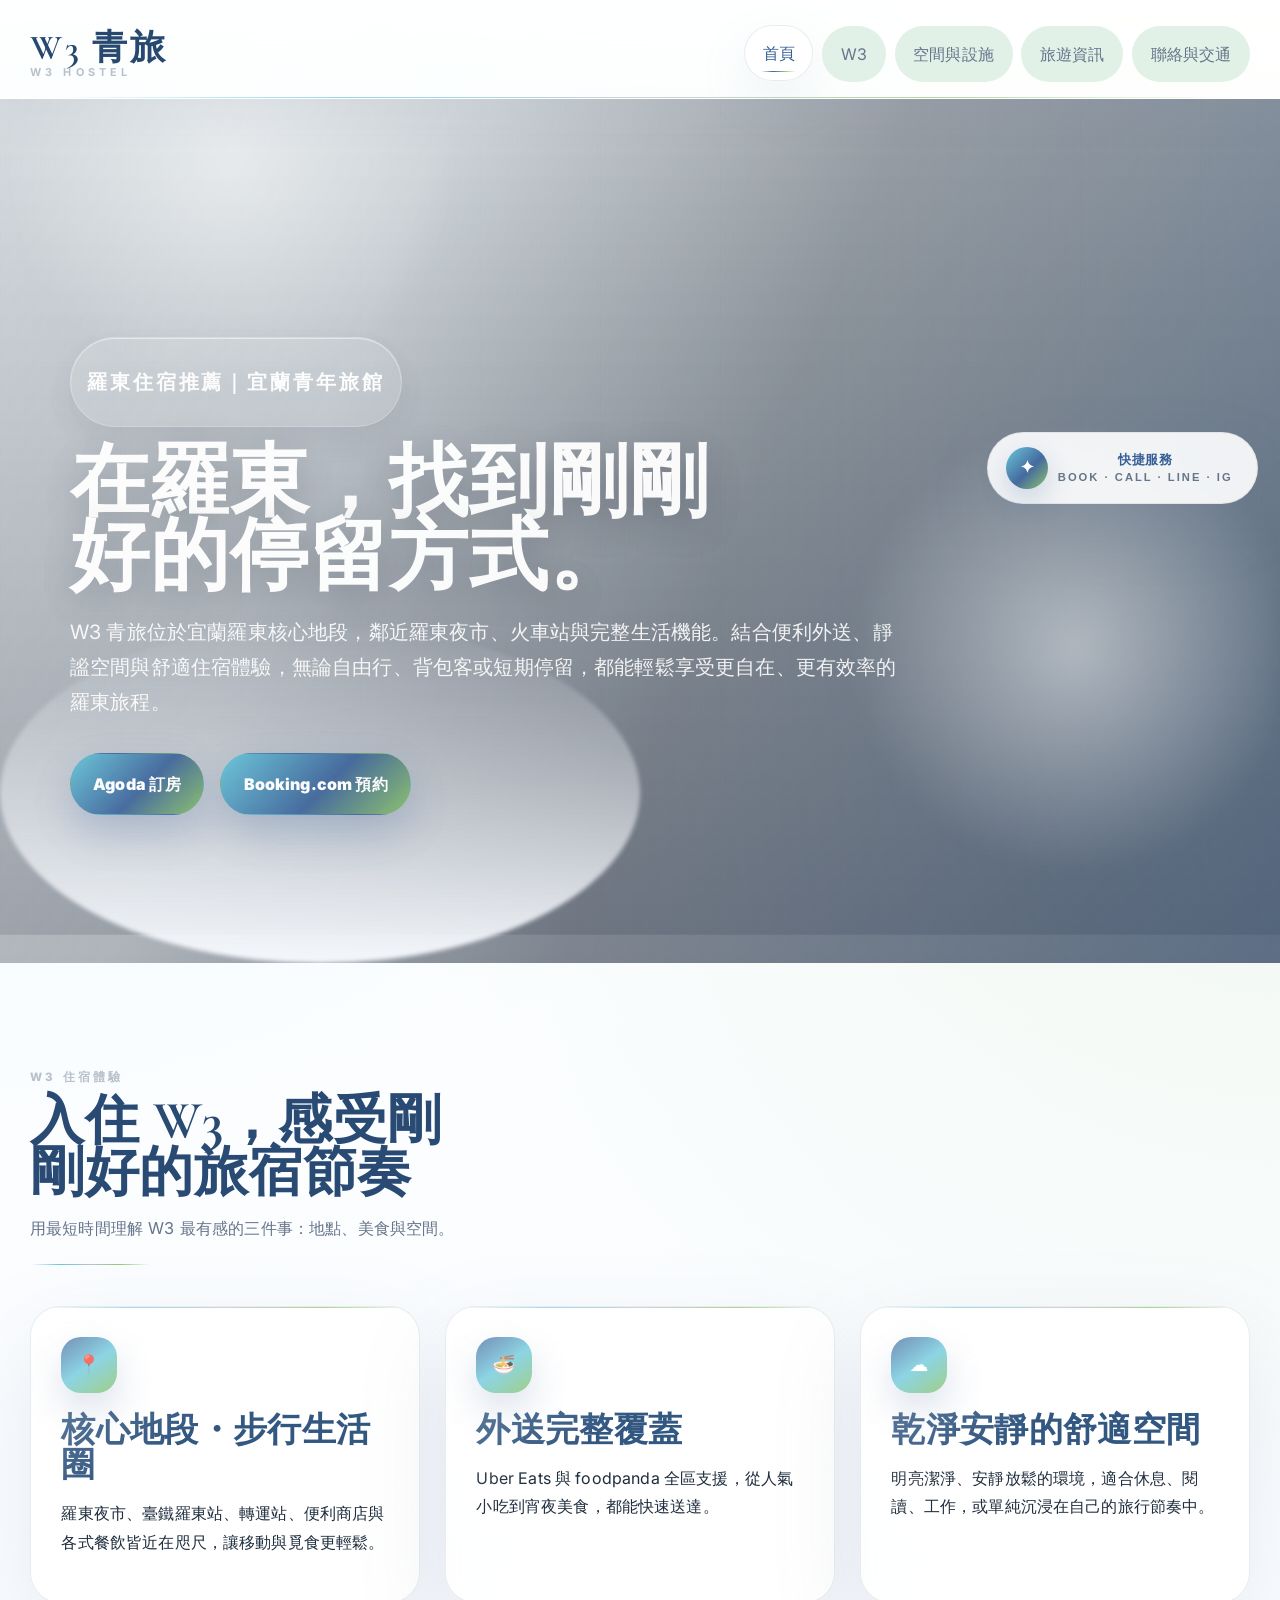
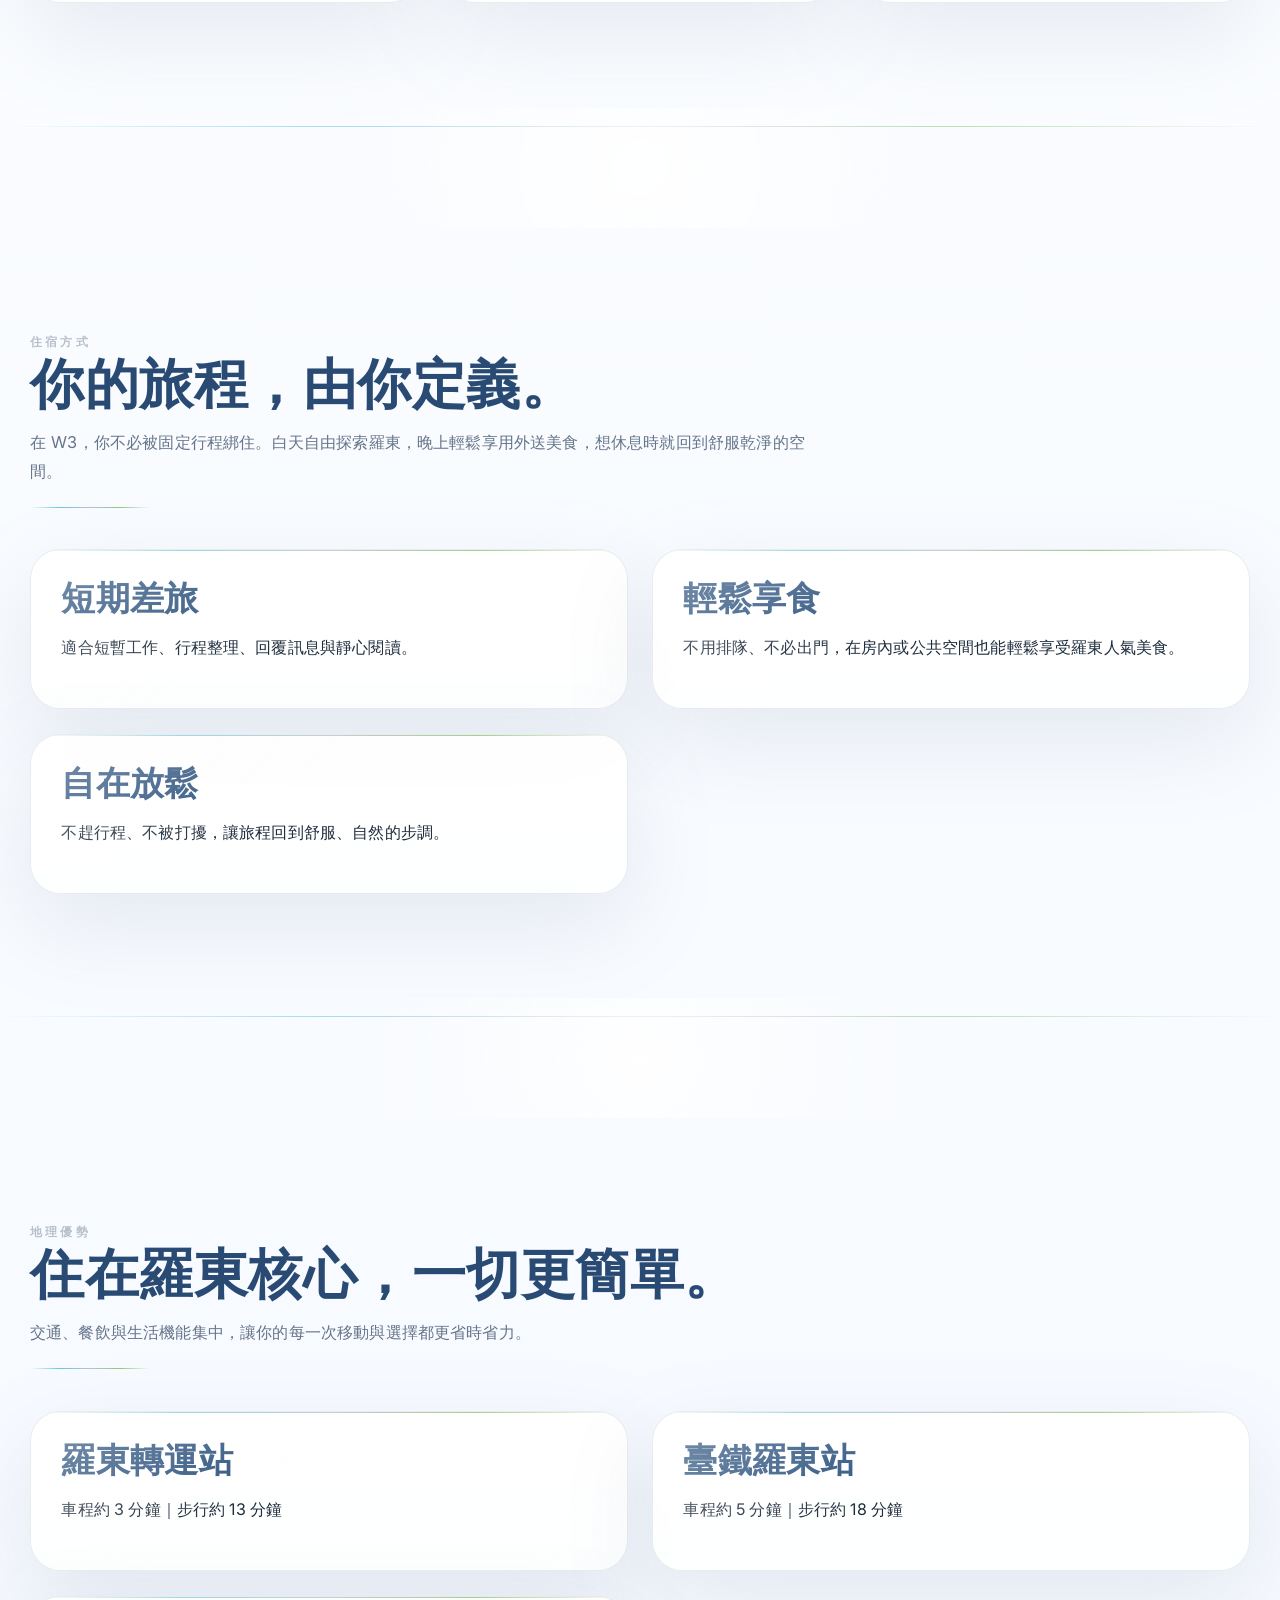
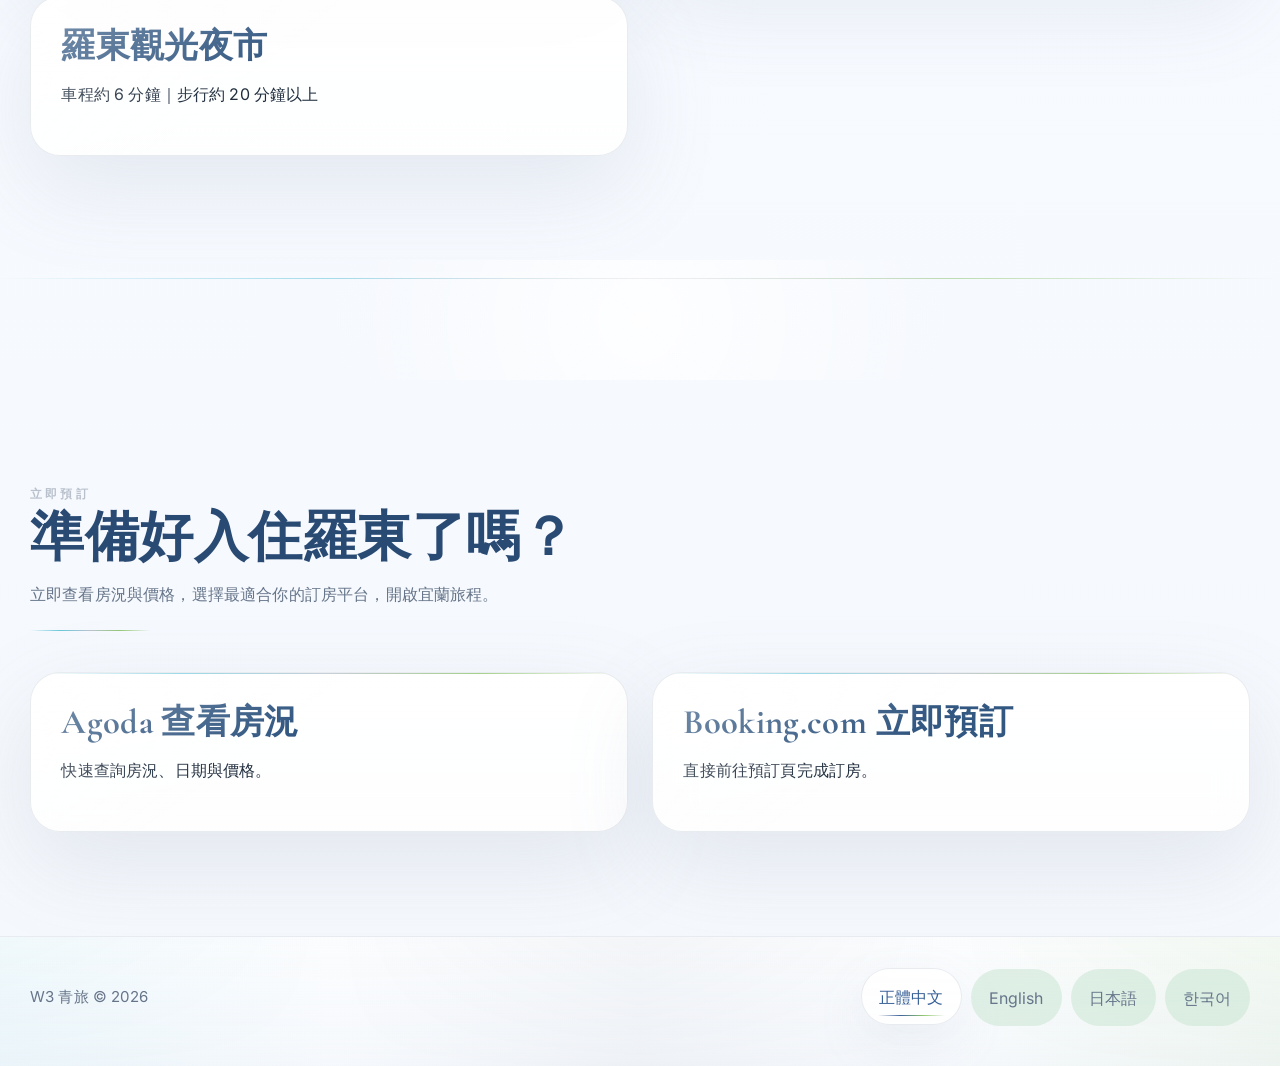
==== index.html @ 962ea1f0 "Update index.html" ====
<!DOCTYPE html>
<html lang="zh-Hant">
<head>
  <meta charset="UTF-8" />
  <meta name="viewport" content="width=device-width, initial-scale=1.0" />
  <meta name="theme-color" content="#ffffff" />
  <title>羅東住宿推薦｜W3 青旅・宜蘭青年旅館｜近羅東夜市・車站</title>
  <meta name="description" content="W3 青旅位於宜蘭羅東核心地段，鄰近羅東夜市與車站，交通便利、生活機能完整，提供清淨舒適的住宿空間，適合自由行、背包客與團體旅客。" />
  <meta name="keywords" content="羅東住宿, 羅東青旅, 宜蘭青年旅館, 羅東夜市住宿, 羅東車站住宿, 宜蘭住宿推薦, W3 Hostel" />
  <link rel="canonical" href="https://w3-hostel.win/" />
  <meta property="og:title" content="羅東住宿推薦｜W3 青旅・宜蘭青年旅館" />
  <meta property="og:description" content="近羅東夜市與車站，乾淨安靜、外送便利，打造自在舒適的宜蘭住宿體驗。" />
  <meta property="og:image" content="https://w3-hostel.win/assets/images/main-01.jpg" />
  <meta property="og:url" content="https://w3-hostel.win/" />
  <meta property="og:type" content="website" />
  <link rel="alternate" hreflang="zh-Hant" href="https://w3-hostel.win/" />
  <link rel="alternate" hreflang="en" href="https://w3-hostel.win/?lang=en" />
  <link rel="alternate" hreflang="ja" href="https://w3-hostel.win/?lang=ja" />
  <link rel="alternate" hreflang="ko" href="https://w3-hostel.win/?lang=ko" />
  <script type="application/ld+json">
  {
    "@context":"https://schema.org",
    "@type":"Hostel",
    "name":"W3 Hostel",
    "image":"https://w3-hostel.win/assets/images/main-01.jpg",
    "telephone":"+886937096423",
    "email":"gsgeaaiim@gmail.com",
    "url":"https://w3-hostel.win/",
    "address":{
      "@type":"PostalAddress",
      "streetAddress":"羅莊北街13號",
      "addressLocality":"羅東鎮",
      "addressRegion":"宜蘭縣",
      "addressCountry":"臺灣",
      "addressPostcode":"265033"
    }
  }
  </script>
  <link rel="preconnect" href="https://fonts.googleapis.com" />
  <link rel="preconnect" href="https://fonts.gstatic.com" crossorigin />
  <link href="https://fonts.googleapis.com/css2?family=Cormorant+Garamond:wght@500;600;700&family=Inter:wght@400;500;600;700;800&display=swap" rel="stylesheet" />
  <link rel="stylesheet" href="assets/css/styles.css" />
  <script async src="https://www.googletagmanager.com/gtag/js?id=G-Y6GL0WTBMC"></script>
  <script>
    window.dataLayer = window.dataLayer || [];
    function gtag(){dataLayer.push(arguments);}
    gtag('js', new Date());
    gtag('config', 'G-Y6GL0WTBMC');
  </script>
</head>
<body>
  <header class="topbar">
    <div class="container nav">
      <a class="brand" href="index.html">W3 青旅<small>W3 HOSTEL</small></a>
      <nav class="nav-links">
        <a class="active" href="index.html" data-nav-index="0">首頁</a>
        <a href="w3.html" data-nav-index="1">W3</a>
        <a href="space.html" data-nav-index="2">空間與設施</a>
        <a href="travel.html" data-nav-index="3">旅遊資訊</a>
        <a href="contact.html" data-nav-index="4">聯絡與交通</a>
      </nav>
    </div>
  </header>

  <section class="hero">
    <div class="slides">
      <div class="slide" style="background-image:url('assets/images/home-01.jpg')"></div>
      <div class="slide" style="background-image:url('assets/images/home-02.jpg')"></div>
      <div class="slide" style="background-image:url('assets/images/home-03.jpg')"></div>
      <div class="slide" style="background-image:url('assets/images/home-04.jpg')"></div>
    </div>

    <div class="hero-content">
      <div class="eyebrow"><h2 data-i18n="home.eyebrow">羅東住宿推薦｜宜蘭青年旅館</h2></div>
      <h1 data-i18n="home.title">在羅東，找到剛剛好的停留方式。</h1>
      <p data-i18n="home.desc">W3 青旅位於宜蘭羅東核心地段，鄰近羅東夜市、火車站與完整生活機能。結合便利外送、靜謐空間與舒適住宿體驗，無論自由行、背包客或短期停留，都能輕鬆享受更自在、更有效率的羅東旅程。</p>
      <div class="cta-row">
        <a class="btn btn-primary" href="https://www.agoda.com/backpacker-s-hostel-luodong/hotel/yilan-tw.html" target="_blank" rel="noreferrer" data-i18n="home.cta1">Agoda 訂房</a>
        <a class="btn btn-secondary" href="https://www.booking.com/hotel/tw/w3-hostel.zh-tw.html" target="_blank" rel="noreferrer" data-i18n="home.cta2">Booking.com 預約</a>
      </div>
    </div>
  </section>

  <main>
    <section>
      <div class="container">
        <div class="section-head reveal">
          <div class="kicker" data-i18n="home.sec1k">W3 住宿體驗</div>
          <h2 data-i18n="home.sec1t">入住 W3，感受剛剛好的旅宿節奏</h2>
          <p data-i18n="home.sec1d">用最短時間理解 W3 最有感的三件事：地點、美食與空間。</p>
        </div>

        <div class="feature-grid">
          <article class="card reveal">
            <div class="icon-badge">📍</div>
            <h3 data-i18n="home.f1t">核心地段・步行生活圈</h3>
            <p data-i18n="home.f1d">羅東夜市、臺鐵羅東站、轉運站、便利商店與各式餐飲皆近在咫尺，讓移動與覓食更輕鬆。</p>
          </article>

          <article class="card reveal">
            <div class="icon-badge">🍜</div>
            <h3 data-i18n="home.f2t">外送完整覆蓋</h3>
            <p data-i18n="home.f2d">Uber Eats 與 foodpanda 全區支援，從人氣小吃到宵夜美食，都能快速送達。</p>
          </article>

          <article class="card reveal">
            <div class="icon-badge">☁</div>
            <h3 data-i18n="home.f3t">乾淨安靜的舒適空間</h3>
            <p data-i18n="home.f3d">明亮潔淨、安靜放鬆的環境，適合休息、閱讀、工作，或單純沉浸在自己的旅行節奏中。</p>
          </article>
        </div>
      </div>
    </section>

    <section>
      <div class="container">
        <div class="section-head reveal">
          <div class="kicker" data-i18n="home.sec2k">住宿方式</div>
          <h2 data-i18n="home.sec2t">你的旅程，由你定義。</h2>
          <p data-i18n="home.sec2d">在 W3，你不必被固定行程綁住。白天自由探索羅東，晚上輕鬆享用外送美食，想休息時就回到舒服乾淨的空間。</p>
        </div>

        <div class="info-grid">
          <article class="card reveal">
            <h3 data-i18n="home.x1t">短期差旅</h3>
            <p data-i18n="home.x1d">適合短暫工作、行程整理、回覆訊息與靜心閱讀。</p>
          </article>

          <article class="card reveal">
            <h3 data-i18n="home.x2t">輕鬆享食</h3>
            <p data-i18n="home.x2d">不用排隊、不必出門，在房內或公共空間也能輕鬆享受羅東人氣美食。</p>
          </article>

          <article class="card reveal">
            <h3 data-i18n="home.x3t">自在放鬆</h3>
            <p data-i18n="home.x3d">不趕行程、不被打擾，讓旅程回到舒服、自然的步調。</p>
          </article>
        </div>
      </div>
    </section>

    <section>
      <div class="container">
        <div class="section-head reveal">
          <div class="kicker" data-i18n="home.sec3k">地理優勢</div>
          <h2 data-i18n="home.sec3t">住在羅東核心，一切更簡單。</h2>
          <p data-i18n="home.sec3d">交通、餐飲與生活機能集中，讓你的每一次移動與選擇都更省時省力。</p>
        </div>

        <div class="info-grid">
          <article class="card reveal">
            <h3 data-i18n="home.l1t">羅東轉運站</h3>
            <p data-i18n="home.l1d">車程約 3 分鐘｜步行約 13 分鐘</p>
          </article>

          <article class="card reveal">
            <h3 data-i18n="home.l2t">臺鐵羅東站</h3>
            <p data-i18n="home.l2d">車程約 5 分鐘｜步行約 18 分鐘</p>
          </article>

          <article class="card reveal">
            <h3 data-i18n="home.l3t">羅東觀光夜市</h3>
            <p data-i18n="home.l3d">車程約 6 分鐘｜步行約 20 分鐘以上</p>
          </article>
        </div>
      </div>
    </section>

    <section class="seo-text">
      <div class="container">
        <div class="section-head reveal">
          <div class="kicker" data-i18n="home.sec4k">立即預訂</div>
          <h2 data-i18n="home.sec4t">準備好入住羅東了嗎？</h2>
          <p data-i18n="home.sec4d">立即查看房況與價格，選擇最適合你的訂房平台，開啟宜蘭旅程。</p>
        </div>

        <div class="booking-grid">
          <a class="card reveal" href="https://www.agoda.com/backpacker-s-hostel-luodong/hotel/yilan-tw.html" target="_blank" rel="noreferrer">
            <h3 data-i18n="home.book1">Agoda 查看房況</h3>
            <p data-i18n="home.book1d">快速查詢房況、日期與價格。</p>
          </a>

          <a class="card reveal" href="https://www.booking.com/hotel/tw/w3-hostel.zh-tw.html" target="_blank" rel="noreferrer">
            <h3 data-i18n="home.book2">Booking.com 立即預訂</h3>
            <p data-i18n="home.book2d">直接前往預訂頁完成訂房。</p>
          </a>
        </div>
      </div>
    </section>
  </main>

  <footer class="site-footer">
    <div class="container footer-inner">
      <div class="small" data-i18n="footer.rights">W3 青旅 © 2026</div>
      <div class="lang-switch">
        <button data-lang="zh-Hant" class="active">正體中文</button>
        <button data-lang="en">English</button>
        <button data-lang="ja">日本語</button>
        <button data-lang="ko">한국어</button>
      </div>
    </div>
  </footer>

  <script src="assets/js/site.js"></script>
</body>
</html>
---- assets/css/styles.css ----
:root {
  --bright-white: #ffffff;
  --white-soft: #fcfdff;
  --white-veil: rgba(255,255,255,0.78);
  --skywriting: #63c5da;
  --drizzle: #dce8f3;
  --cloud-dancer: #f5f8fc;
  --micro-chip: #242833;
  --directoire-blue: #365f97;
  --simply-green: #83bf60;
  --tangerine-tango: #dd6b2d;
  --silver-shadow: #b8c0cb;
  --silver-line: rgba(122, 139, 164, 0.18);
  --ink: #1f2d3d;
  --muted: #66758a;
  --max: 1220px;
  --radius: 30px;
  --radius-lg: 42px;
  --shadow-soft: 0 24px 60px rgba(120, 136, 160, 0.10);
  --shadow-card: 0 32px 90px rgba(119, 135, 161, 0.15);
  --shadow-float: 0 20px 50px rgba(138, 154, 180, 0.12);
  --border-soft: 1px solid rgba(118, 135, 158, 0.16);
  --gradient-accent: linear-gradient(135deg, rgba(99,197,218,0.95), rgba(54,95,151,0.92) 55%, rgba(131,191,96,0.9));
  --gradient-line: linear-gradient(90deg, rgba(99,197,218,0), rgba(99,197,218,0.95), rgba(184,192,203,0.95), rgba(131,191,96,0.85), rgba(99,197,218,0));
}

* { box-sizing: border-box; }
html { scroll-behavior: smooth; }
body {
  margin: 0;
  color: var(--ink);
  font-family: "Inter", "Noto Sans TC", "Noto Sans JP", "Noto Sans KR", system-ui, sans-serif;
  line-height: 1.78;
  letter-spacing: 0.01em;
  background:
    radial-gradient(circle at 0% 0%, rgba(99,197,218,0.10), transparent 26%),
    radial-gradient(circle at 100% 14%, rgba(131,191,96,0.10), transparent 24%),
    linear-gradient(180deg, #ffffff 0%, #fbfdff 26%, #f7faff 72%, #f5f8fc 100%);
}
body::before,
body::after {
  content: "";
  position: fixed;
  inset: 0;
  pointer-events: none;
  z-index: 0;
}
body::before {
  background:
    linear-gradient(120deg, rgba(255,255,255,0.55), transparent 36%),
    repeating-linear-gradient(90deg, rgba(184,192,203,0.045) 0, rgba(184,192,203,0.045) 1px, transparent 1px, transparent 120px);
  opacity: 0.58;
}
body::after {
  background:
    radial-gradient(circle at 18% 18%, rgba(255,255,255,0.72), transparent 18%),
    radial-gradient(circle at 84% 72%, rgba(255,255,255,0.68), transparent 18%);
  filter: blur(8px);
  opacity: 0.7;
}

::selection { background: rgba(99,197,218,0.18); color: var(--ink); }
a { color: inherit; text-decoration: none; }
img { max-width: 100%; display: block; }
main, header, footer { position: relative; z-index: 1; }
.container { width: min(100% - 2rem, var(--max)); margin: 0 auto; }

.topbar {
  position: sticky;
  top: 0;
  z-index: 50;
  padding-top: 10px;
  backdrop-filter: blur(18px) saturate(160%);
  background: linear-gradient(180deg, rgba(255,255,255,0.90), rgba(255,255,255,0.74));
  border-bottom: 1px solid rgba(255,255,255,0.84);
  box-shadow: 0 16px 40px rgba(129, 145, 168, 0.08);
}
.topbar::after {
  content: "";
  position: absolute;
  left: 50%;
  bottom: 0;
  width: min(92vw, 1240px);
  height: 1px;
  transform: translateX(-50%);
  background: var(--gradient-line);
  opacity: 0.72;
}
.nav {
  display: flex;
  align-items: center;
  justify-content: space-between;
  min-height: 88px;
  gap: 1rem;
}
.brand {
  display: inline-flex;
  flex-direction: column;
  gap: .18rem;
  font-family: "Cormorant Garamond", "Noto Serif TC", serif;
  font-size: 2.2rem;
  line-height: .95;
  font-weight: 700;
  letter-spacing: .08em;
  color: #28496f;
  text-shadow: 0 1px 0 rgba(255,255,255,0.85);
}
.brand small {
  font-family: "Inter", sans-serif;
  font-size: .68rem;
  font-weight: 700;
  letter-spacing: .38em;
  color: var(--silver-shadow);
}
.nav-links, .lang-switch {
  display: flex;
  flex-wrap: wrap;
  gap: .55rem;
}
.nav-links a,
.lang-switch button {
  position: relative;
  padding: .82rem 1.1rem;
  border-radius: 999px;
  border: 1px solid transparent;
  color: var(--muted);
  background: rgba(197, 228, 208, 0.5);
  font: inherit;
  transition: transform .28s ease, color .28s ease, background .28s ease, border-color .28s ease, box-shadow .28s ease;
  cursor: pointer;
}
.nav-links a::after,
.lang-switch button::after {
  content: "";
  position: absolute;
  left: 1rem;
  right: 1rem;
  bottom: .5rem;
  height: 1.5px;
  border-radius: 999px;
  background: linear-gradient(90deg, rgba(99,197,218,0), rgba(54,95,151,0.95), rgba(131,191,96,0.9), rgba(99,197,218,0));
  transform: scaleX(0);
  transform-origin: center;
  transition: transform .28s ease;
}
.nav-links a:hover,
.nav-links a.active,
.lang-switch button:hover,
.lang-switch button.active {
  color: var(--directoire-blue);
  background: rgba(255,255,255,0.88);
  border-color: rgba(118,135,158,0.16);
  box-shadow: var(--shadow-float);
  transform: translateY(-1px);
}
.nav-links a:hover::after,
.nav-links a.active::after,
.lang-switch button:hover::after,
.lang-switch button.active::after { transform: scaleX(1); }

.hero,
.page-hero {
  position: relative;
  overflow: hidden;
  color: var(--bright-white);
}
.hero {
  min-height: 96vh;
  display: grid;
  align-items: center;
}
.hero::before,
.page-hero::before {
  content: "";
  position: absolute;
  inset: 0;
  z-index: 1;
  background:
    linear-gradient(112deg, rgba(255,255,255,0.18) 0%, rgba(255,255,255,0.06) 28%, rgba(23,33,54,0.30) 56%, rgba(32,58,96,0.55) 100%),
    linear-gradient(180deg, rgba(16,26,44,0.16), rgba(16,26,44,0.34));
}
.hero::after,
.page-hero::after {
  content: "";
  position: absolute;
  inset: auto auto -18% -8%;
  width: 50vw;
  height: 50vw;
  min-width: 340px;
  min-height: 340px;
  border-radius: 50%;
  z-index: 1;
  background: radial-gradient(circle, rgba(255,255,255,0.22) 0%, rgba(255,255,255,0.05) 36%, transparent 68%);
  filter: blur(2px);
}
.hero-content,
.page-hero .container {
  position: relative;
  z-index: 2;
}
.hero-content {
  width: min(100% - 2rem, 1140px);
  margin: 0 auto;
  padding: 9rem 0 6.5rem;
}
.hero-content > * { max-width: 780px; }
.slides, .slides::after { position: absolute; inset: 0; }
.slides::after {
  content: "";
  background: linear-gradient(180deg, rgba(255,255,255,0.02), rgba(17,28,49,0.16));
}
.slide {
  position: absolute;
  inset: 0;
  background-size: cover;
  background-position: center;
  opacity: 0;
  animation: heroFade 18s infinite;
  transform: scale(1.08);
  filter: saturate(0.98) brightness(0.96);
}
.slide:nth-child(1) { animation-delay: 0s; }
.slide:nth-child(2) { animation-delay: 6s; }
.slide:nth-child(3) { animation-delay: 12s; }
@keyframes heroFade {
  0%, 28% { opacity: 1; }
  33%, 100% { opacity: 0; }
}
.eyebrow {
  display: inline-flex;
  align-items: center;
  gap: .72rem;
  padding: .65rem 1rem;
  border-radius: 999px;
  background: rgba(255,255,255,0.13);
  border: 1px solid rgba(255,255,255,0.22);
  box-shadow: inset 0 1px 0 rgba(2210, 255, 255, 0.5), 0 14px 34px rgba(17,28,49,0.08);
  font-size: .82rem;
  font-weight: 600;
  letter-spacing: .22em;
  text-transform: uppercase;
}
.hero h1,
.page-hero h1,
.section-head h2,
.overlay-text h3,
.card h3 {
  font-family: "Cormorant Garamond", "Noto Serif TC", serif;
  letter-spacing: .01em;
}
.hero h1,
.page-hero h1 {
  font-size: clamp(3.2rem, 6.2vw, 6.1rem);
  line-height: .94;
  margin: 1.15rem 0 1.2rem;
  font-weight: 700;
  text-wrap: balance;
  text-shadow: 0 12px 40px rgba(12,20,38,0.24);
}
.hero p,
.page-hero p {
  font-size: clamp(1.05rem, 1.8vw, 1.24rem);
  color: rgba(255,255,255,0.94);
  max-width: 52rem;
}
.cta-row {
  display: flex;
  flex-wrap: wrap;
  gap: 1rem;
  margin-top: 2rem;
}
.btn {
  display: inline-flex;
  align-items: center;
  gap: .65rem;
  padding: 1rem 1.38rem;
  border-radius: 999px;
  font-weight: 1000;
  border: 1px solid transparent;
  transition: transform .28s ease, box-shadow .28s ease, border-color .28s ease, background .28s ease, color .28s ease;
}
.btn:hover { transform: translateY(-2px); }
.btn-primary {
  color: var(--bright-white);
  background: var(--gradient-accent);
  box-shadow: 0 18px 44px rgba(54,95,151,0.28);
}
.btn-secondary {
  color: var(--bright-white);
  background: var(--gradient-accent);
  box-shadow: 0 18px 44px rgba(54,95,151,0.28);
}
.stats {
  display: grid;
  grid-template-columns: repeat(3, 1fr);
  gap: 1rem;
  max-width: 900px;
  margin-top: 2.5rem;
}
.stat {
  padding: 1.15rem 1.15rem;
  border-radius: 28px;
  background: rgba(255,255,255,0.14);
  border: 1px solid rgba(255,255,255,0.22);
  backdrop-filter: blur(14px);
  box-shadow: inset 0 1px 0 rgba(255,255,255,0.14), 0 20px 44px rgba(12,20,38,0.10);
}
.stat strong {
  display: block;
  font-family: "Cormorant Garamond", serif;
  font-size: 2.35rem;
  line-height: 1;
  margin-bottom: .34rem;
}
.stat span { color: rgba(240,245,255,1); }

main section { padding: 6.5rem 0; }
.section-head {
  position: relative;
  max-width: 780px;
  margin-bottom: 2.6rem;
}
.section-head::after {
  content: "";
  display: block;
  width: 120px;
  height: 1px;
  margin-top: 1.3rem;
  background: var(--gradient-line);
}
.kicker {
  color: var(--silver-shadow);
  text-transform: uppercase;
  letter-spacing: .28em;
  font-size: .72rem;
  font-weight: 800;
}
.section-head h2 {
  font-size: clamp(2.8rem, 4.2vw, 4rem);
  margin: .5rem 0 .9rem;
  line-height: .95;
  color: #294a73;
  text-wrap: balance;
}
.section-head p { color: var(--muted); font-size: 1.02rem; }

.feature-grid,
.info-grid,
.travel-grid,
.contact-grid,
.booking-grid {
  display: grid;
  gap: 1.55rem;
}
.feature-grid { grid-template-columns: repeat(3, 1fr); }
.info-grid { grid-template-columns: repeat(2, 1fr); }
.travel-grid { grid-template-columns: repeat(2, 1fr); }
.contact-grid { grid-template-columns: 1.08fr .92fr; }
.booking-grid { grid-template-columns: repeat(2, 1fr); }

.card,
.social-chip,
.overlay-text,
.multi-bg,
.parallax,
.blend-bg,
.embed-map iframe {
  box-shadow: var(--shadow-card);
}
.card {
  position: relative;
  overflow: hidden;
  background: linear-gradient(180deg, rgba(255,255,255,0.94), rgba(255,255,255,0.84));
  border: var(--border-soft);
  border-radius: var(--radius);
  padding: 1.9rem;
  backdrop-filter: blur(16px);
}
.card::before {
  content: "";
  position: absolute;
  inset: 0 0 auto 0;
  height: 1px;
  background: var(--gradient-line);
  opacity: .85;
}
.card::after {
  content: "";
  position: absolute;
  inset: 0;
  background: linear-gradient(145deg, rgba(255,255,255,0.38), transparent 42%);
  pointer-events: none;
}
.card h3 {
  position: relative;
  margin: .12rem 0 .85rem;
  font-size: 2.15rem;
  line-height: 1.02;
  color: #325781;
}
.card p,
.card li { position: relative; color: var(--ink); }
.icon-badge {
  width: 3.45rem;
  height: 3.45rem;
  display: inline-grid;
  place-items: center;
  border-radius: 20px;
  margin-bottom: 1.15rem;
  color: white;
  font-size: 1.18rem;
  background: linear-gradient(145deg, rgba(54,95,151,0.98), rgba(99,197,218,0.94), rgba(131,191,96,0.9));
  box-shadow: 0 16px 36px rgba(54,95,151,0.22);
}

.page-hero {
  min-height: 64vh;
  display: grid;
  align-items: end;
}
.page-hero .container {
  padding-bottom: 3.8rem;
}
.page-hero .container > * { max-width: 760px; }
.parallax-stack { display: grid; gap: 1.5rem; }
.parallax,
.multi-bg,
.blend-bg {
  position: relative;
  overflow: hidden;
  border-radius: var(--radius-lg);
  isolation: isolate;
  border: 1px solid rgba(255,255,255,0.38);
}
.parallax {
  min-height: 410px;
  background-attachment: fixed;
  background-size: cover;
  background-position: center;
}
.parallax::before,
.multi-bg::before,
.blend-bg::before {
  content: "";
  position: absolute;
  inset: 0;
}
.parallax::after,
.multi-bg::after,
.blend-bg::after {
  content: "";
  position: absolute;
  inset: 0;
  background:
    linear-gradient(165deg, rgba(255,255,255,0.16), rgba(255,255,255,0.03) 26%, rgba(17,27,46,0.18) 54%, rgba(36,55,88,0.34)),
    linear-gradient(180deg, rgba(17,27,46,0.04), rgba(17,27,46,0.24));
}
.overlay-text {
  position: absolute;
  inset: auto 1.5rem 1.5rem 1.5rem;
  z-index: 2;
  color: white;
  padding: 1.22rem 1.28rem;
  border-radius: 26px;
  border: 1px solid rgba(255,255,255,0.16);
  background: linear-gradient(180deg, rgba(255,255,255,0.18), rgba(18,35,63,0.58));
  backdrop-filter: blur(16px) saturate(130%);
}
.overlay-text h3 {
  font-size: 2.1rem;
  margin: 0 0 .42rem;
}
.overlay-text p { margin: 0; color: rgba(255,255,255,0.92); }
.multi-bg, .blend-bg { min-height: 410px; }
.multi-bg::before {
  background-image: var(--bg1), var(--bg2), var(--bg3), var(--bg4);
  background-size: cover, 36%, 26%, 22%;
  background-position: center, 8% 14%, 88% 18%, 82% 84%;
  background-repeat: no-repeat;
  transform: scale(1.03);
}
.blend-bg::before {
  background-image: linear-gradient(135deg, rgba(255,255,255,.10), rgba(54,95,151,.28)), var(--bg1), var(--bg2);
  background-size: cover, cover, 34%;
  background-position: center, center, 92% 12%;
  background-blend-mode: screen, normal, soft-light;
}
.room-list,
.service-list,
.contact-list,
.transport-list {
  list-style: none;
  padding: 0;
  margin: 0;
  display: grid;
  gap: .9rem;
}
.room-list li,
.service-list li,
.contact-list li,
.transport-list li {
  padding: 1rem 1rem;
  border-radius: 20px;
  background: linear-gradient(180deg, rgba(255,255,255,0.96), rgba(246,249,253,0.92));
  border: 1px solid rgba(118,135,158,0.12);
  box-shadow: inset 0 1px 0 rgba(255,255,255,0.75);
}
.social-row,
.footer-links {
  display: flex;
  flex-wrap: wrap;
  gap: .9rem;
  align-items: center;
}
.social-chip {
  position: relative;
  display: inline-flex;
  align-items: center;
  gap: .68rem;
  padding: .95rem 1.12rem;
  border-radius: 999px;
  background: linear-gradient(180deg, rgba(255,255,255,0.95), rgba(250,252,255,0.88));
  border: var(--border-soft);
  transition: transform .28s ease, box-shadow .28s ease, border-color .28s ease;
}
.social-chip:hover,
.booking-grid .card:hover,
.feature-grid .card:hover,
.info-grid .card:hover,
.travel-grid .card:hover,
.parallax:hover,
.multi-bg:hover,
.blend-bg:hover {
  transform: translateY(-4px);
  box-shadow: 0 32px 86px rgba(117, 133, 157, 0.18);
}
.embed-map iframe {
  width: 100%;
  min-height: 410px;
  border: 0;
  border-radius: var(--radius);
}

.site-footer {
  position: relative;
  overflow: hidden;
  padding: 2rem 0 2.5rem;
  background: linear-gradient(180deg, rgba(255,255,255,0.64) 0%, rgba(245,248,252,0.98) 100%);
  border-top: 1px solid rgba(118,135,158,0.10);
}
.site-footer::before {
  content: "";
  position: absolute;
  inset: 0;
  pointer-events: none;
  background:
    linear-gradient(90deg, rgba(99,197,218,0.08), transparent 26%, rgba(184,192,203,0.12) 50%, transparent 74%, rgba(131,191,96,0.08));
}
.footer-inner {
  position: relative;
  display: flex;
  justify-content: space-between;
  align-items: center;
  gap: 1rem;
  flex-wrap: wrap;
}
.small { color: var(--muted); font-size: .94rem; }
.reveal {
  opacity: 0;
  transform: translateY(50px);
  transition: opacity .9s ease, transform .9s ease;
}
.reveal.visible {
  opacity: 1;
  transform: translateY(0);
}

@media (max-width: 960px) {
  .feature-grid,
  .info-grid,
  .travel-grid,
  .contact-grid,
  .booking-grid,
  .stats { grid-template-columns: 1fr; }
  .nav {
    padding: .6rem 0 1rem;
    align-items: flex-start;
    flex-direction: column;
  }
  .hero { min-height: 88vh; }
  .parallax { background-attachment: scroll; }
}

@media (max-width: 720px) {
  .topbar { padding-top: 0; }
  main section { padding: 4.6rem 0; }
  .hero-content { padding: 7.4rem 0 4.4rem; }
  .hero h1, .page-hero h1 { font-size: clamp(2.8rem, 12vw, 4.5rem); }
  .section-head h2 { font-size: clamp(2.45rem, 9vw, 3.2rem); }
  .multi-bg::before,
  .blend-bg::before { background-size: cover, 42%, 34%, 28%; }
  .overlay-text { inset: auto 1rem 1rem 1rem; }
  .card { padding: 1.5rem; }
  .brand { font-size: 1.9rem; }
}



/* Ultra scroll scene upgrade */
html { overflow-x: hidden; }
body { overflow-x: hidden; }

.hero,
.page-hero,
.parallax,
.multi-bg,
.blend-bg,
.card,
.section-head,
.contact-grid,
.info-grid,
.travel-grid {
  transform-style: preserve-3d;
  will-change: transform, opacity, filter;
}

.hero::after,
.page-hero::after {
  content: "";
  position: absolute;
  inset: auto 0 0 0;
  height: 28%;
  z-index: 1;
  background: linear-gradient(180deg, rgba(255,255,255,0) 0%, rgba(248,251,255,0.42) 45%, rgba(248,251,255,0.96) 100%);
  pointer-events: none;
}

.hero .slides,
.page-hero {
  transform: translateY(calc(var(--hero-shift, 0px) * -0.8)) scale(var(--hero-scale, 1));
  transition: transform .25s linear;
}

.hero-content,
.page-hero .container {
  position: relative;
  z-index: 2;
  transform: translateY(var(--hero-content-shift, 0px));
  transition: transform .25s linear;
}

.reveal {
  opacity: 0;
  transform: translate3d(0, 72px, 0) scale(.965);
  filter: blur(10px);
  transition:
    opacity .9s cubic-bezier(.2,.8,.2,1),
    transform 1.05s cubic-bezier(.2,.8,.2,1),
    filter 1s ease,
    box-shadow .5s ease;
}
.reveal.visible {
  opacity: 1;
  transform: translate3d(0, 0, 0) scale(1);
  filter: blur(0);
}

.reveal.scene-active {
  transform:
    translate3d(0, calc(var(--scene-shift, 0px) * -0.16), 0)
    scale(calc(1 + var(--scene-depth, 0) * 0.018))
    rotateX(calc(var(--scene-tilt, 0deg) * 0.35));
}

.page-hero {
  min-height: 72vh;
  display: grid;
  align-items: end;
  padding: 9rem 0 4rem;
  background-attachment: fixed !important;
}

.page-hero .container {
  background: linear-gradient(180deg, rgba(255,255,255,0.08), rgba(255,255,255,0.14));
  backdrop-filter: blur(10px);
  border: 1px solid rgba(255,255,255,0.18);
  border-radius: 32px;
  padding: 2rem 2rem 2.1rem;
  box-shadow: 0 28px 80px rgba(80, 102, 136, 0.14);
}

.parallax-stack {
  display: grid;
  gap: 28px;
}

.parallax {
  --panel-height: 500px;
  --panel-radius: 28px;
  --panel-shadow: 0 24px 60px rgba(15, 23, 42, 0.18);

  position: relative;
  min-height: var(--panel-height);
  border-radius: var(--panel-radius);
  overflow: hidden;
  isolation: isolate;
  box-shadow: var(--panel-shadow);
  border: 1px solid rgba(255, 255, 255, 0.08);

  background-size: contain;
  background-position: center center;
  background-repeat: no-repeat;
  background-color: #111315;

  transform: translateY(var(--scene-shift, 0));
  transition:
    transform 0.8s ease,
    box-shadow 0.5s ease,
    border-color 0.5s ease;
}

.parallax::before {
  content: "";
  position: absolute;
  inset: -2%;
  z-index: 0;

  background-image: inherit;
  background-size: cover;
  background-position: center center;
  background-repeat: no-repeat;

  transform: scale(1.12);
  filter: blur(24px) saturate(1.05) brightness(0.72);
  opacity: 0.95;
}

.parallax::after {
  content: "";
  position: absolute;
  inset: 0;
  z-index: 1;
  background:
    linear-gradient(
      to top,
      rgba(9, 12, 16, 0.78) 0%,
      rgba(9, 12, 16, 0.42) 34%,
      rgba(9, 12, 16, 0.16) 58%,
      rgba(9, 12, 16, 0.06) 100%
    );
}

.parallax:hover {
  box-shadow: 0 32px 80px rgba(15, 23, 42, 0.24);
  transform: translateY(calc(var(--scene-shift, 0) - 4px));
}

.overlay-text {
  position: absolute;
  left: 32px;
  right: 32px;
  bottom: 28px;
  z-index: 2;
  max-width: 720px;
  color: #fff;
}

.overlay-text h1,
.overlay-text h2,
.overlay-text h3 {
  margin: 0 0 10px;
  color: #fff;
  line-height: 1.15;
  letter-spacing: 0.01em;
  text-shadow: 0 2px 18px rgba(0, 0, 0, 0.28);
}

.overlay-text h1 {
  font-size: clamp(2rem, 4vw, 3.4rem);
  font-weight: 700;
}

.overlay-text h2 {
  font-size: clamp(1.05rem, 1.7vw, 1.35rem);
  font-weight: 500;
  opacity: 0.96;
}

.overlay-text h3 {
  font-size: clamp(1.35rem, 2vw, 2rem);
  font-weight: 700;
}

.overlay-text h1::after,
.overlay-text h3::after {
  content: "";
  display: block;
  width: 52px;
  height: 2px;
  margin-top: 12px;
  background: rgba(255, 255, 255, 0.78);
  border-radius: 999px;
}

.overlay-text p {
  margin: 0;
  font-size: clamp(0.98rem, 1.2vw, 1.08rem);
  line-height: 1.8;
  color: rgba(255, 255, 255, 0.92);
  text-shadow: 0 2px 16px rgba(0, 0, 0, 0.26);
}

.parallax.image-contain {
  background-size: contain;
}

.parallax.image-cover {
  background-size: cover;
}

.parallax.image-cover::before {
  display: none;
}

@media (max-width: 768px) {
  .parallax {
    --panel-height: 360px;
    --panel-radius: 22px;
  }

  .overlay-text {
    left: 20px;
    right: 20px;
    bottom: 20px;
    max-width: none;
  }

  .overlay-text p {
    line-height: 1.65;
  }
}

@media (max-width: 480px) {
  .parallax {
    --panel-height: 300px;
  }
}

/* reveal 進場效果 */
.reveal {
  opacity: 1;
  transform: none;
  filter: none;
  transition: opacity .9s ease, transform .9s ease;
}

.reveal.visible {
  opacity: 1;
  transform: none;
  filter: none;
}

/* 手機版 */
@media (max-width: 768px) {
  .parallax {
    --panel-height: 360px;
    --panel-radius: 22px;
  }

  .overlay-text {
    left: 20px;
    right: 20px;
    bottom: 20px;
    max-width: none;
  }

  .overlay-text p {
    line-height: 1.65;
  }
}

/* 超小螢幕 */
@media (max-width: 480px) {
  .parallax {
    --panel-height: 300px;
  }
}
.parallax {
  border: 1px solid rgba(255, 255, 255, 0.08);
  backdrop-filter: blur(2px);
}

.parallax .overlay-text h3::after,
.parallax .overlay-text h1::after {
  content: "";
  display: block;
  width: 52px;
  height: 2px;
  margin-top: 12px;
  background: rgba(255, 255, 255, 0.78);
  border-radius: 999px;
}

.card {
  transition:
    transform .25s linear,
    box-shadow .35s ease,
    border-color .35s ease,
    background .35s ease;
}
.card.scene-active {
  transform:
    translateY(calc(var(--scene-shift, 0px) * -0.08))
    scale(calc(1 + var(--scene-depth, 0) * 0.01));
  box-shadow: 0 30px 90px rgba(124, 141, 167, 0.18);
  border-color: rgba(99, 197, 218, 0.16);
}

.scene-divider {
  height: 120px;
  position: relative;
  overflow: hidden;
}
.scene-divider::before {
  content: "";
  position: absolute;
  inset: 18px 0 auto;
  height: 1px;
  background: linear-gradient(90deg, rgba(99,197,218,0), rgba(99,197,218,.55), rgba(184,192,203,.85), rgba(131,191,96,.48), rgba(99,197,218,0));
}
.scene-divider::after {
  content: "";
  position: absolute;
  left: 50%;
  top: 0;
  width: min(78vw, 880px);
  height: 100%;
  transform: translateX(-50%);
  background: radial-gradient(circle at center, rgba(255,255,255,.92), rgba(255,255,255,0) 68%);
  opacity: .9;
}

.topbar.is-scrolled {
  background: linear-gradient(180deg, rgba(255,255,255,0.92), rgba(255,255,255,0.82));
  box-shadow: 0 20px 46px rgba(129, 145, 168, 0.11);
}

@media (prefers-reduced-motion: reduce) {
  .reveal,
  .reveal.visible,
  .reveal.scene-active,
  .card.scene-active,
  .hero .slides,
  .page-hero,
  .hero-content,
  .page-hero .container,
  .parallax::before,
  .multi-bg::before,
  .blend-bg::before,
  .parallax .overlay-text,
  .multi-bg .overlay-text,
  .blend-bg .overlay-text {
    transition: none !important;
    transform: none !important;
    filter: none !important;
  }
}

@media (max-width: 900px) {
  .page-hero {
    min-height: 56vh;
    padding: 7rem 0 2.6rem;
    background-attachment: scroll !important;
  }
  .page-hero .container {
    padding: 1.35rem;
    border-radius: 24px;
  }
  .scene-divider { height: 72px; }
}



/* Floating booking button */
.floating-booking {
  position: fixed;
  right: 22px;
  bottom: 22px;
  z-index: 80;
  display: flex;
  flex-direction: column;
  gap: 12px;
  align-items: stretch;
  transition: opacity .25s ease, transform .25s ease;
}
.floating-booking .fab-main {
  display: flex;
  align-items: center;
  gap: 10px;
  min-width: 220px;
  padding: 14px 18px;
  border-radius: 999px;
  border: 1px solid rgba(118,135,158,0.14);
  background: rgba(255,255,255,0.88);
  backdrop-filter: blur(16px) saturate(160%);
  color: var(--directoire-blue);
  box-shadow: 0 24px 60px rgba(112,129,156,0.18);
  font-weight: 700;
  letter-spacing: .03em;
  transition: transform .25s ease, box-shadow .25s ease, opacity .25s ease;
}
.floating-booking .fab-main:hover {
  transform: translateY(-2px);
  box-shadow: 0 30px 70px rgba(112,129,156,0.22);
}
.floating-booking .fab-icon {
  width: 42px;
  height: 42px;
  border-radius: 50%;
  display: inline-grid;
  place-items: center;
  color: white;
  background: var(--gradient-accent);
  box-shadow: 0 12px 28px rgba(54,95,151,0.22);
  font-size: 1.05rem;
}
.floating-booking .fab-label {
  display: flex;
  flex-direction: column;
  line-height: 1.15;
}
.floating-booking .fab-label small {
  font-size: .7rem;
  color: var(--muted);
  letter-spacing: .18em;
  text-transform: uppercase;
  margin-top: 4px;
}
.floating-booking .fab-panel {
  display: grid;
  gap: 10px;
  padding: 14px;
  border-radius: 24px;
  border: var(--border-soft);
  background: rgba(255,255,255,0.86);
  backdrop-filter: blur(16px) saturate(160%);
  box-shadow: var(--shadow-card);
  opacity: 0;
  transform: translateY(8px) scale(.98);
  pointer-events: none;
  transition: opacity .25s ease, transform .25s ease;
}
.floating-booking.open .fab-panel {
  opacity: 1;
  transform: translateY(0) scale(1);
  pointer-events: auto;
}
.floating-booking .booking-link {
  display: flex;
  align-items: center;
  justify-content: space-between;
  gap: 10px;
  padding: 14px 16px;
  border-radius: 18px;
  background: linear-gradient(180deg, rgba(255,255,255,0.95), rgba(248,251,255,0.95));
  border: 1px solid rgba(118,135,158,0.12);
  color: var(--ink);
  font-weight: 600;
  transition: transform .2s ease, box-shadow .2s ease, border-color .2s ease;
}
.floating-booking .booking-link:hover {
  transform: translateY(-1px);
  box-shadow: 0 14px 34px rgba(118,135,158,0.14);
  border-color: rgba(99,197,218,0.22);
}
.floating-booking .booking-link span:last-child {
  color: var(--directoire-blue);
  font-size: .92rem;
}
.floating-booking.is-hidden {
  opacity: 0;
  transform: translateY(14px);
  pointer-events: none;
}
@media (max-width: 720px) {
  .floating-booking {
    left: 14px;
    right: 14px;
    bottom: 14px;
  }
  .floating-booking .fab-main {
    min-width: 0;
    width: 100%;
    justify-content: center;
  }
}


/* Floating quick actions */
.floating-actions {
  position: fixed;
  right: 22px;
  bottom: 22px;
  z-index: 85;
  display: flex;
  flex-direction: column;
  gap: 12px;
  align-items: stretch;
  transition: opacity .25s ease, transform .25s ease;
}
.floating-actions .fa-main {
  display: flex;
  align-items: center;
  gap: 10px;
  min-width: 228px;
  padding: 14px 18px;
  border-radius: 999px;
  border: 1px solid rgba(118,135,158,0.14);
  background: rgba(255,255,255,0.9);
  backdrop-filter: blur(16px) saturate(160%);
  color: var(--directoire-blue);
  box-shadow: 0 24px 60px rgba(112,129,156,0.18);
  font-weight: 700;
  letter-spacing: .03em;
  transition: transform .25s ease, box-shadow .25s ease, opacity .25s ease;
}
.floating-actions .fa-main:hover {
  transform: translateY(-2px);
  box-shadow: 0 30px 70px rgba(112,129,156,0.22);
}
.floating-actions .fa-icon {
  width: 42px;
  height: 42px;
  border-radius: 50%;
  display: inline-grid;
  place-items: center;
  color: white;
  background: var(--gradient-accent);
  box-shadow: 0 12px 28px rgba(54,95,151,0.22);
  font-size: 1.05rem;
}
.floating-actions .fa-label {
  display: flex;
  flex-direction: column;
  line-height: 1.15;
}
.floating-actions .fa-label small {
  font-size: .7rem;
  color: var(--muted);
  letter-spacing: .18em;
  text-transform: uppercase;
  margin-top: 4px;
}
.floating-actions .fa-panel {
  display: grid;
  gap: 10px;
  padding: 14px;
  border-radius: 24px;
  border: var(--border-soft);
  background: rgba(255,255,255,0.88);
  backdrop-filter: blur(16px) saturate(160%);
  box-shadow: var(--shadow-card);
  opacity: 0;
  transform: translateY(8px) scale(.98);
  pointer-events: none;
  transition: opacity .25s ease, transform .25s ease;
}
.floating-actions.open .fa-panel {
  opacity: 1;
  transform: translateY(0) scale(1);
  pointer-events: auto;
}
.floating-actions .action-link {
  display: flex;
  align-items: center;
  justify-content: space-between;
  gap: 10px;
  padding: 14px 16px;
  border-radius: 18px;
  background: linear-gradient(180deg, rgba(255,255,255,0.95), rgba(248,251,255,0.95));
  border: 1px solid rgba(118,135,158,0.12);
  color: var(--ink);
  font-weight: 600;
  transition: transform .2s ease, box-shadow .2s ease, border-color .2s ease;
}
.floating-actions .action-link:hover {
  transform: translateY(-1px);
  box-shadow: 0 14px 34px rgba(118,135,158,0.14);
  border-color: rgba(99,197,218,0.22);
}
.floating-actions .action-link .meta {
  color: var(--directoire-blue);
  font-size: .9rem;
}
.floating-actions .action-link.phone .meta { color: var(--simply-green); }
.floating-actions .action-link.line .meta { color: #06c755; }
.floating-actions .action-link.ig .meta { color: #dd2a7b; }
.floating-actions .action-link.book .meta { color: var(--directoire-blue); }
.floating-actions.is-hidden {
  opacity: 0;
  transform: translateY(14px);
  pointer-events: none;
}
@media (max-width: 720px) {
  .floating-actions {
    left: 14px;
    right: 14px;
    bottom: 14px;
  }
  .floating-actions .fa-main {
    min-width: 0;
    width: 100%;
    justify-content: center;
  }
}
.parallax-carousel {
  position: relative;
  overflow: hidden;
}

.parallax-slides {
  position: absolute;
  inset: 0;
  z-index: 0;
}

.parallax-slide {
  position: absolute;
  inset: 0;
  opacity: 0;
  transition: opacity 1.2s ease;
  background-size: cover;
  background-position: center;
  background-repeat: no-repeat;
}

.parallax-slide.active {
  opacity: 1;
}

/* 第四區塊文字優化（適用所有 parallax） */
.parallax-carousel .overlay-text {
  max-width: 860px;
  margin: 0 auto;
  padding: 56px 40px;

  display: flex;
  flex-direction: column;
  justify-content: center;
}

/* 標題（h1） */
.parallax-carousel .overlay-text h1 {
  font-size: clamp(28px, 3.2vw, 44px);
  line-height: 1.25;
  margin-bottom: 18px;
  letter-spacing: 0.04em;
}

/* 內容（h2） */
.parallax-carousel .overlay-text h2 {
  font-size: clamp(15px, 1.2vw, 18px);
  line-height: 1.9;
  letter-spacing: 0.02em;
  opacity: 0.92;
}

/* 手機優化 */
@media (max-width: 768px) {
  .parallax-carousel .overlay-text {
    padding: 32px 20px;
  }

  .parallax-carousel .overlay-text h1 {
    font-size: 22px;
  }

  .parallax-carousel .overlay-text h2 {
    font-size: 14px;
    line-height: 1.7;
  }
}
.parallax-carousel .overlay-text {
  backdrop-filter: blur(2px);
}
.parallax-carousel::after {
  background: linear-gradient(
    to top,
    rgba(0,0,0,0.6),
    rgba(0,0,0,0.25),
    rgba(0,0,0,0.05)
  );
}
.gallery-section {
  padding: 120px 0;
  background: #f6f6f6;
}

.gallery-container {
  max-width: 1200px;
}

/* 標題區 */
.gallery-head {
  text-align: center;
  margin-bottom: 64px;
}

.gallery-head h2 {
  font-size: clamp(30px, 3vw, 46px);
  letter-spacing: 0.06em;
  margin-bottom: 14px;
}

.gallery-head p {
  font-size: 15px;
  color: #777;
  letter-spacing: 0.04em;
}

/* 核心：非對稱排版（重點） */
.gallery-layout {
  display: grid;
  grid-template-columns: repeat(3, 1fr);
  grid-auto-rows: 220px;
  gap: 18px;
}

/* 大圖 */
.gallery-item.large {
  grid-column: span 2;
  grid-row: span 2;
}

/* 寬圖 */
.gallery-item.wide {
  grid-column: span 2;
}

/* 卡片 */
.gallery-item {
  position: relative;
  overflow: hidden;
  border-radius: 18px;
  background: #000;
}

/* 圖片 */
.gallery-item img {
  width: 100%;
  height: 100%;
  object-fit: cover;

  transform: scale(1);
  transition: transform 0.8s ease, opacity 0.6s ease;
}

/* Hover 高級動態 */
.gallery-item:hover img {
  transform: scale(1.08);
  opacity: 0.9;
}

/* 微光效果（高級感） */
.gallery-item::after {
  content: "";
  position: absolute;
  inset: 0;
  background: linear-gradient(
    to top,
    rgba(0,0,0,0.25),
    rgba(0,0,0,0.05),
    transparent
  );
  opacity: 0;
  transition: opacity 0.6s ease;
}

.gallery-item:hover::after {
  opacity: 1;
}

/* 手機 */
@media (max-width: 768px) {
  .gallery-section {
    padding: 72px 0;
  }

  .gallery-layout {
    grid-template-columns: 1fr;
    grid-auto-rows: 220px;
  }

  .gallery-item.large,
  .gallery-item.wide {
    grid-column: span 1;
    grid-row: span 1;
  }

  .gallery-head {
    margin-bottom: 36px;
  }
}
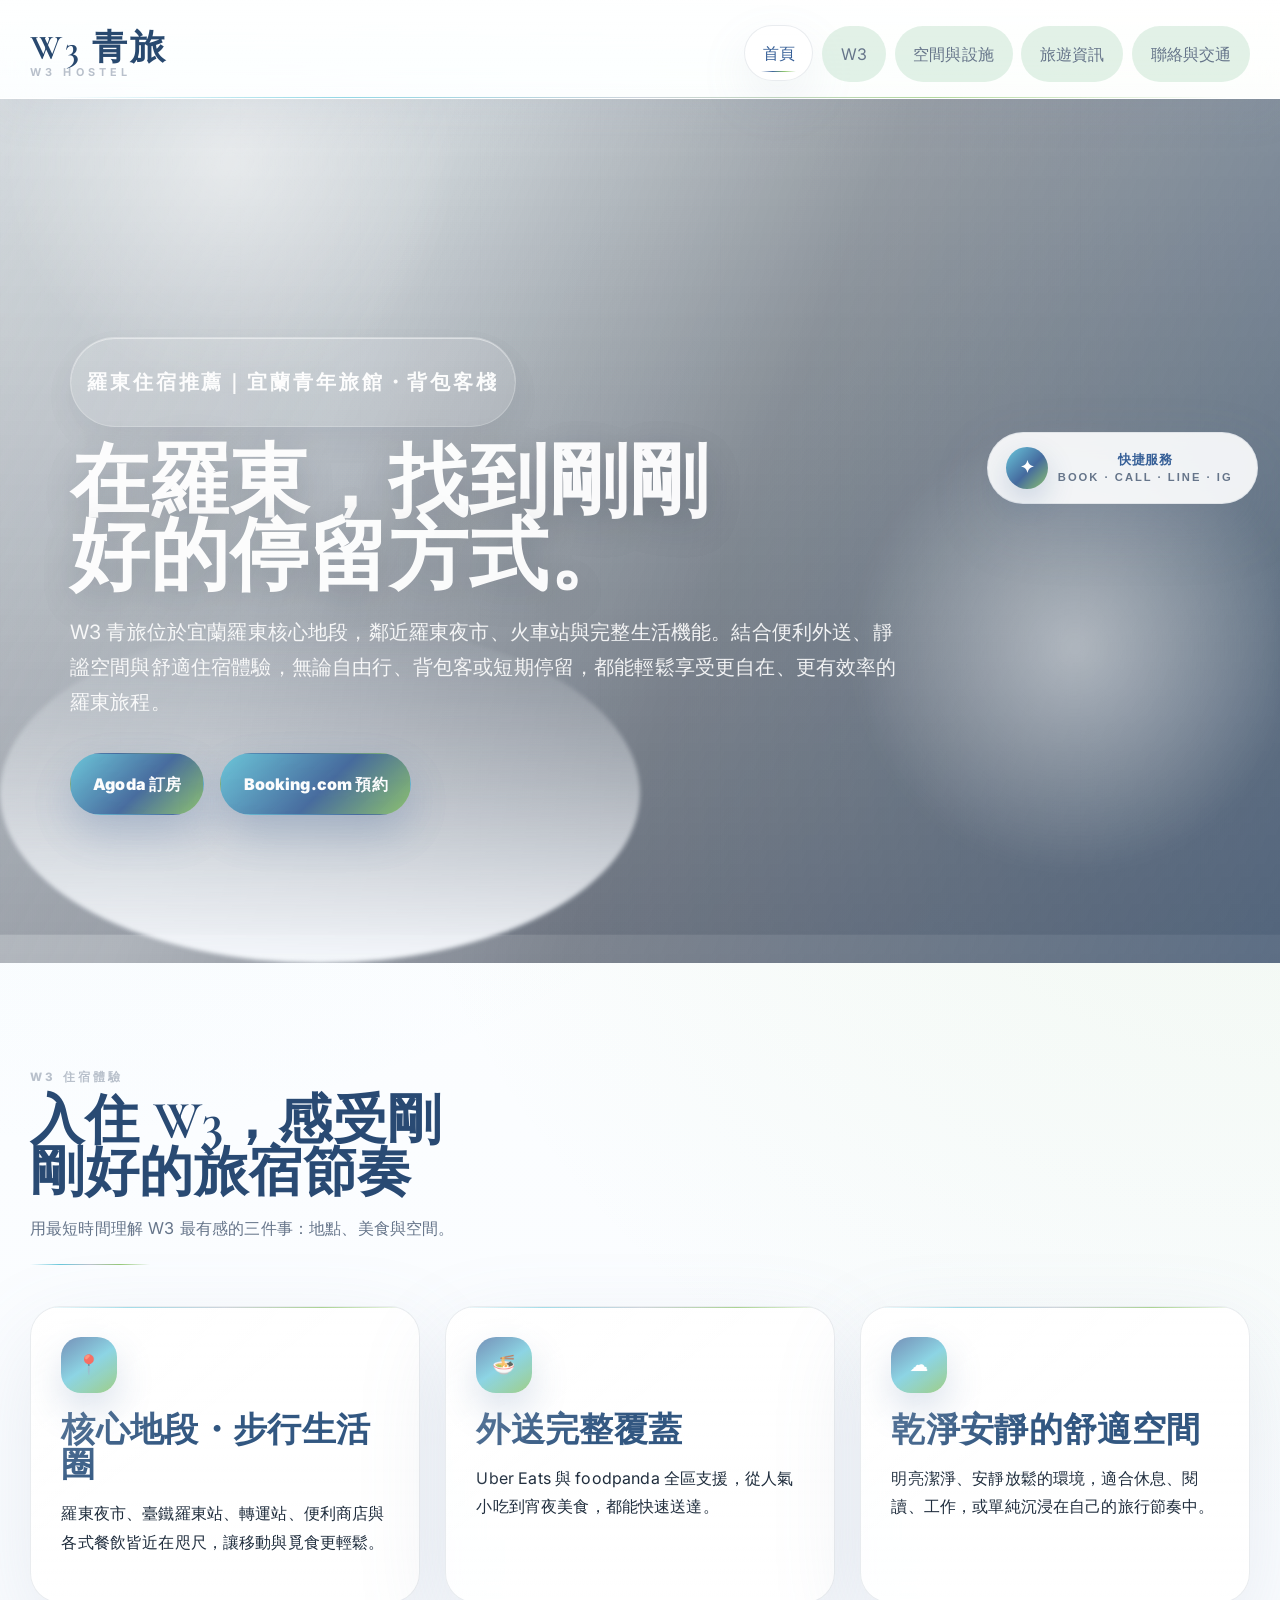
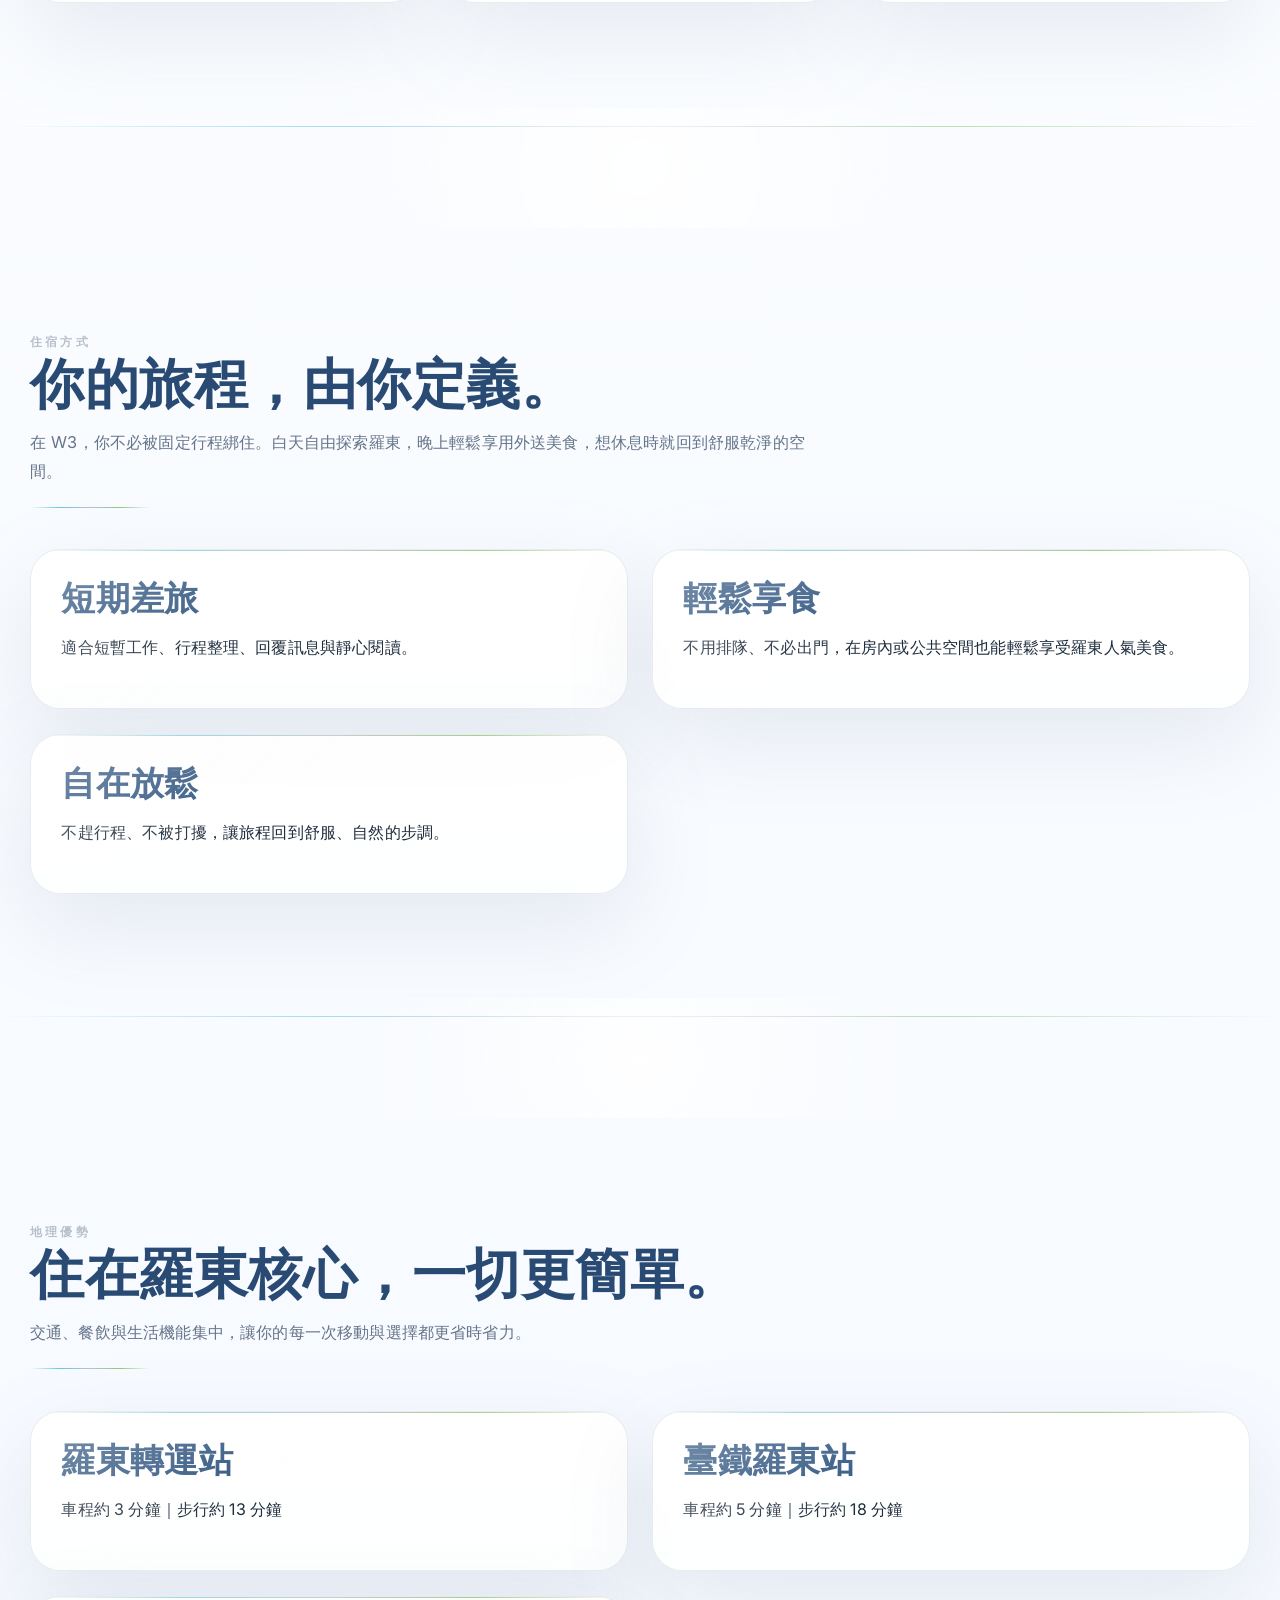
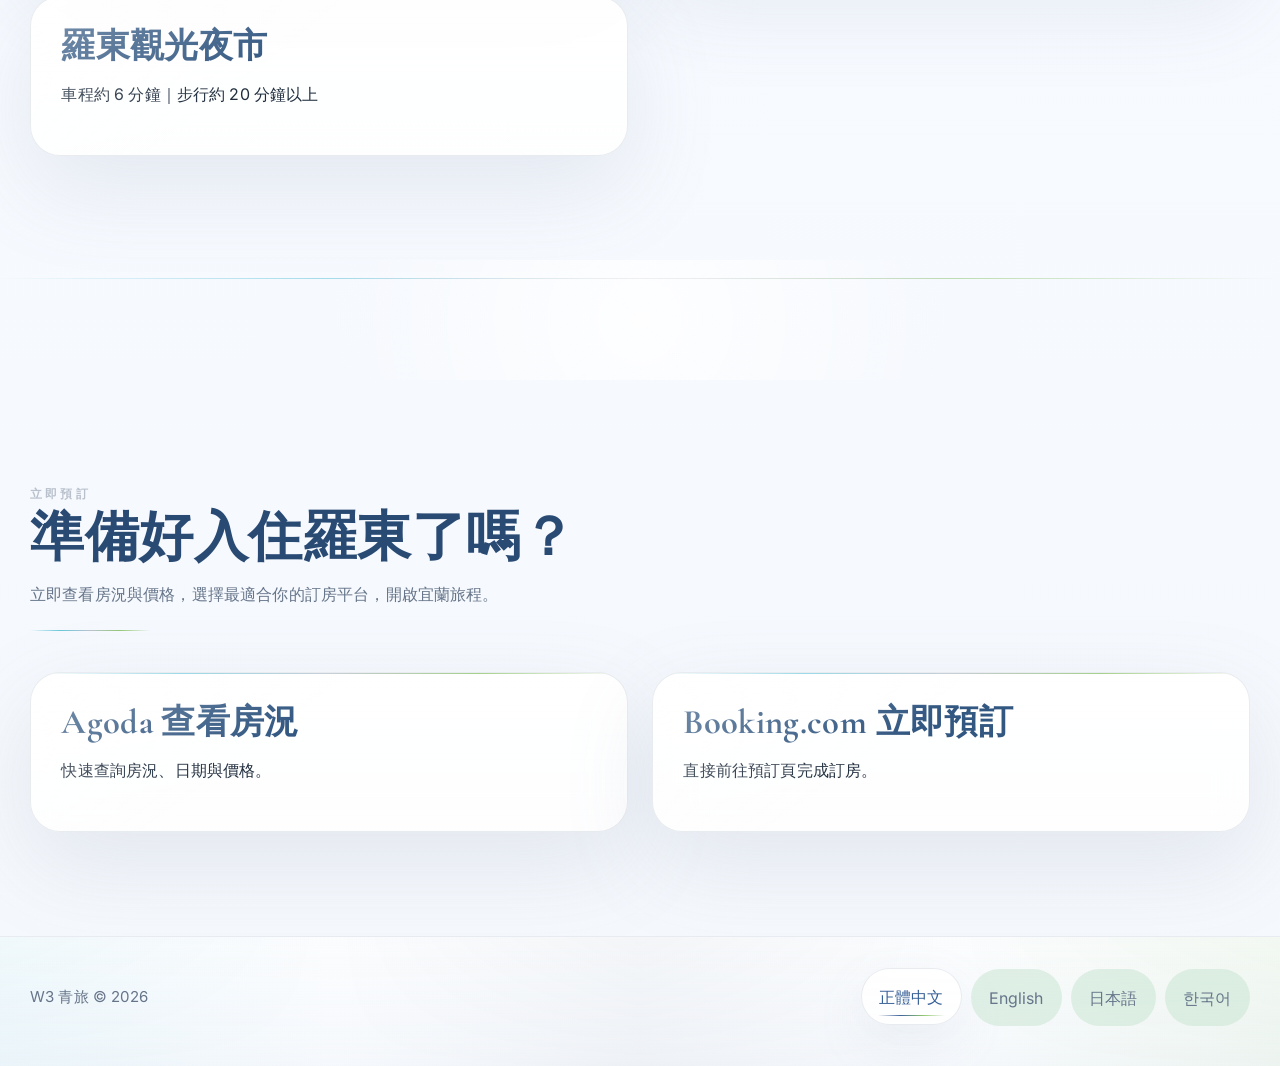
==== commit 906ef437: "update" ====
--- a/index.html
+++ b/index.html
@@ -10,7 +10,7 @@
   <link rel="canonical" href="https://w3-hostel.win/" />
   <meta property="og:title" content="羅東住宿推薦｜W3 青旅・宜蘭青年旅館" />
   <meta property="og:description" content="近羅東夜市與車站，乾淨安靜、外送便利，打造自在舒適的宜蘭住宿體驗。" />
-  <meta property="og:image" content="https://w3-hostel.win/assets/images/main-01.jpg" />
+  <meta property="og:image" content="https://w3-hostel.win/assets/images/main-00.jpg" />
   <meta property="og:url" content="https://w3-hostel.win/" />
   <meta property="og:type" content="website" />
   <link rel="alternate" hreflang="zh-Hant" href="https://w3-hostel.win/" />
@@ -55,19 +55,18 @@
       <nav class="nav-links">
         <a class="active" href="index.html" data-nav-index="0">首頁</a>
         <a href="w3.html" data-nav-index="1">W3</a>
-        <a href="space.html" data-nav-index="2">空間與設施</a>
-        <a href="travel.html" data-nav-index="3">旅遊資訊</a>
-        <a href="contact.html" data-nav-index="4">聯絡與交通</a>
+        <a href="space.html" data-nav-index="2">空間</a>
+        <a href="travel.html" data-nav-index="3">旅遊</a>
+        <a href="contact.html" data-nav-index="4">聯絡</a>
       </nav>
     </div>
   </header>
 
   <section class="hero">
     <div class="slides">
-      <div class="slide" style="background-image:url('assets/images/home-01.jpg')"></div>
-      <div class="slide" style="background-image:url('assets/images/home-02.jpg')"></div>
-      <div class="slide" style="background-image:url('assets/images/home-03.jpg')"></div>
-      <div class="slide" style="background-image:url('assets/images/home-04.jpg')"></div>
+      <div class="slide" style="background-image:url('assets/images/main-01.jpg')"></div>
+      <div class="slide" style="background-image:url('assets/images/main-02.jpg')"></div>
+      <div class="slide" style="background-image:url('assets/images/main-03.jpg')"></div>
     </div>
 
     <div class="hero-content">
@@ -203,4 +202,4 @@
 
   <script src="assets/js/site.js"></script>
 </body>
-</html>
+</html>
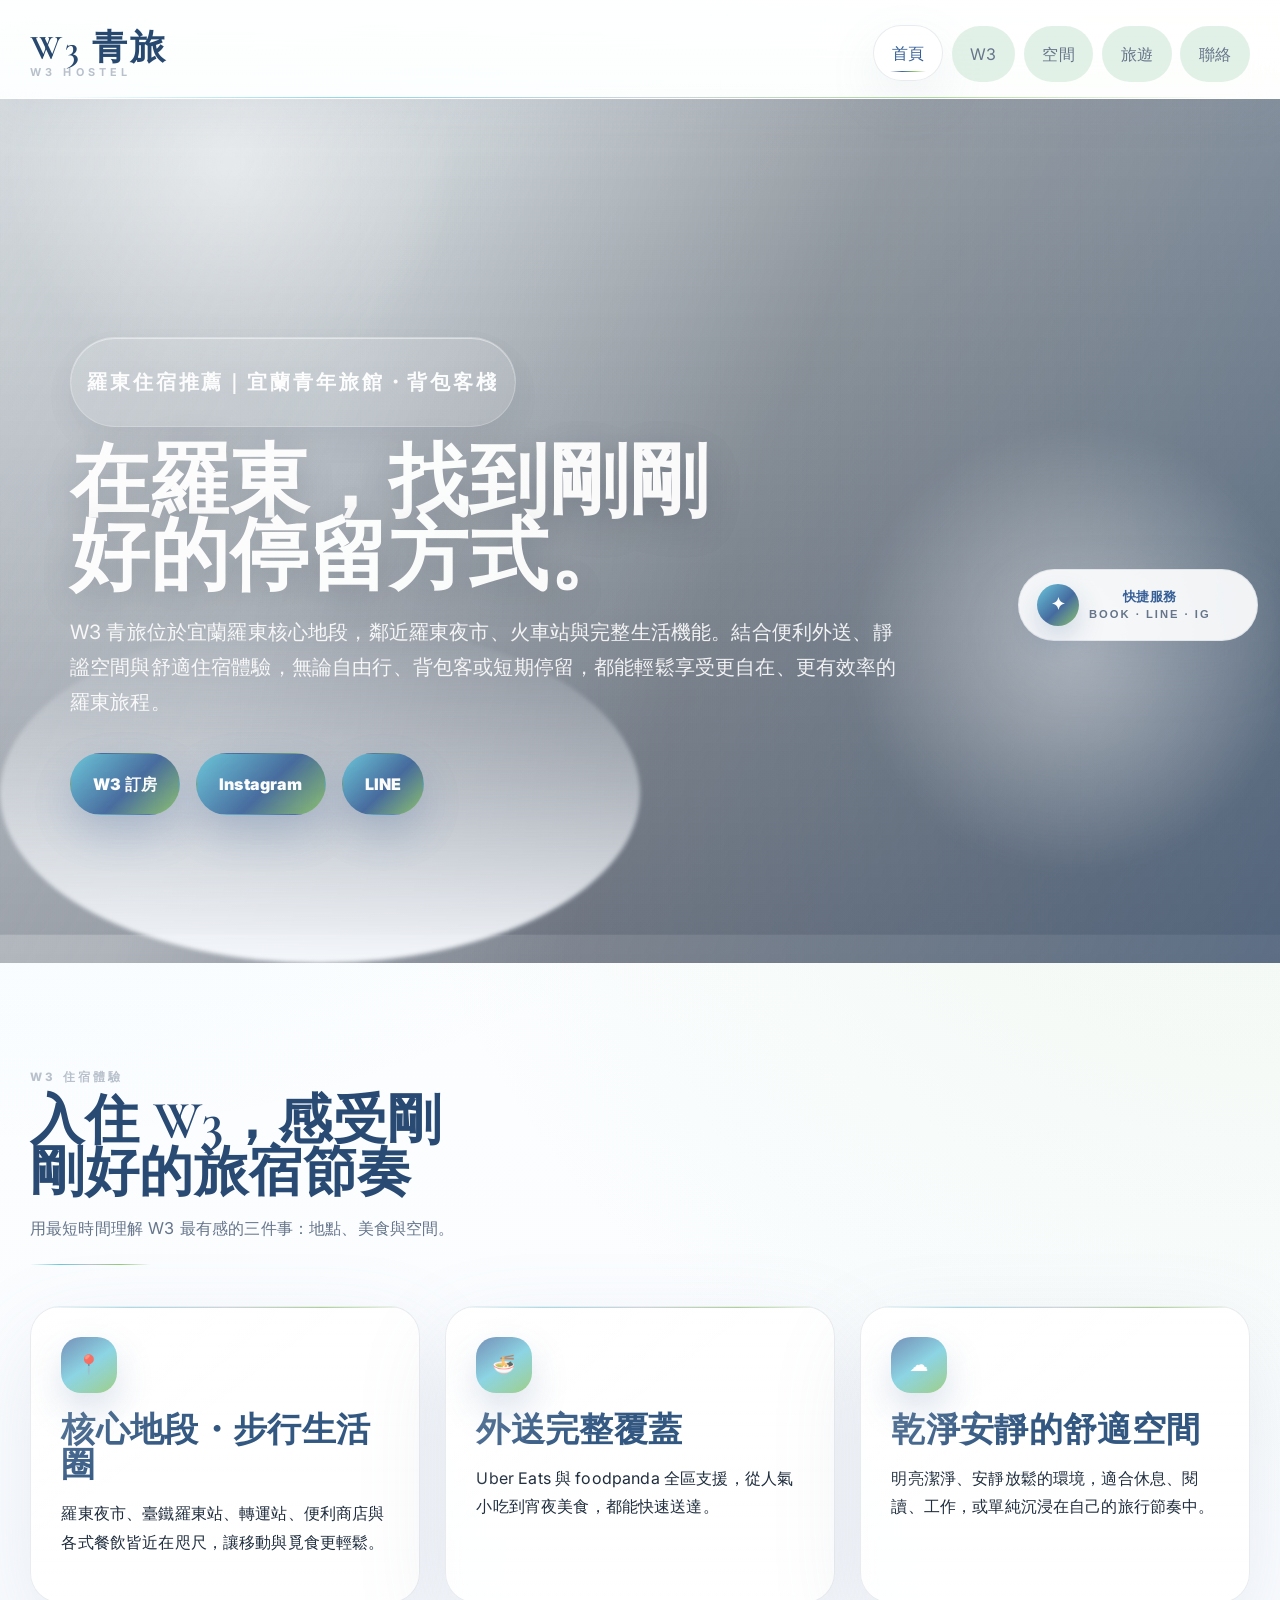
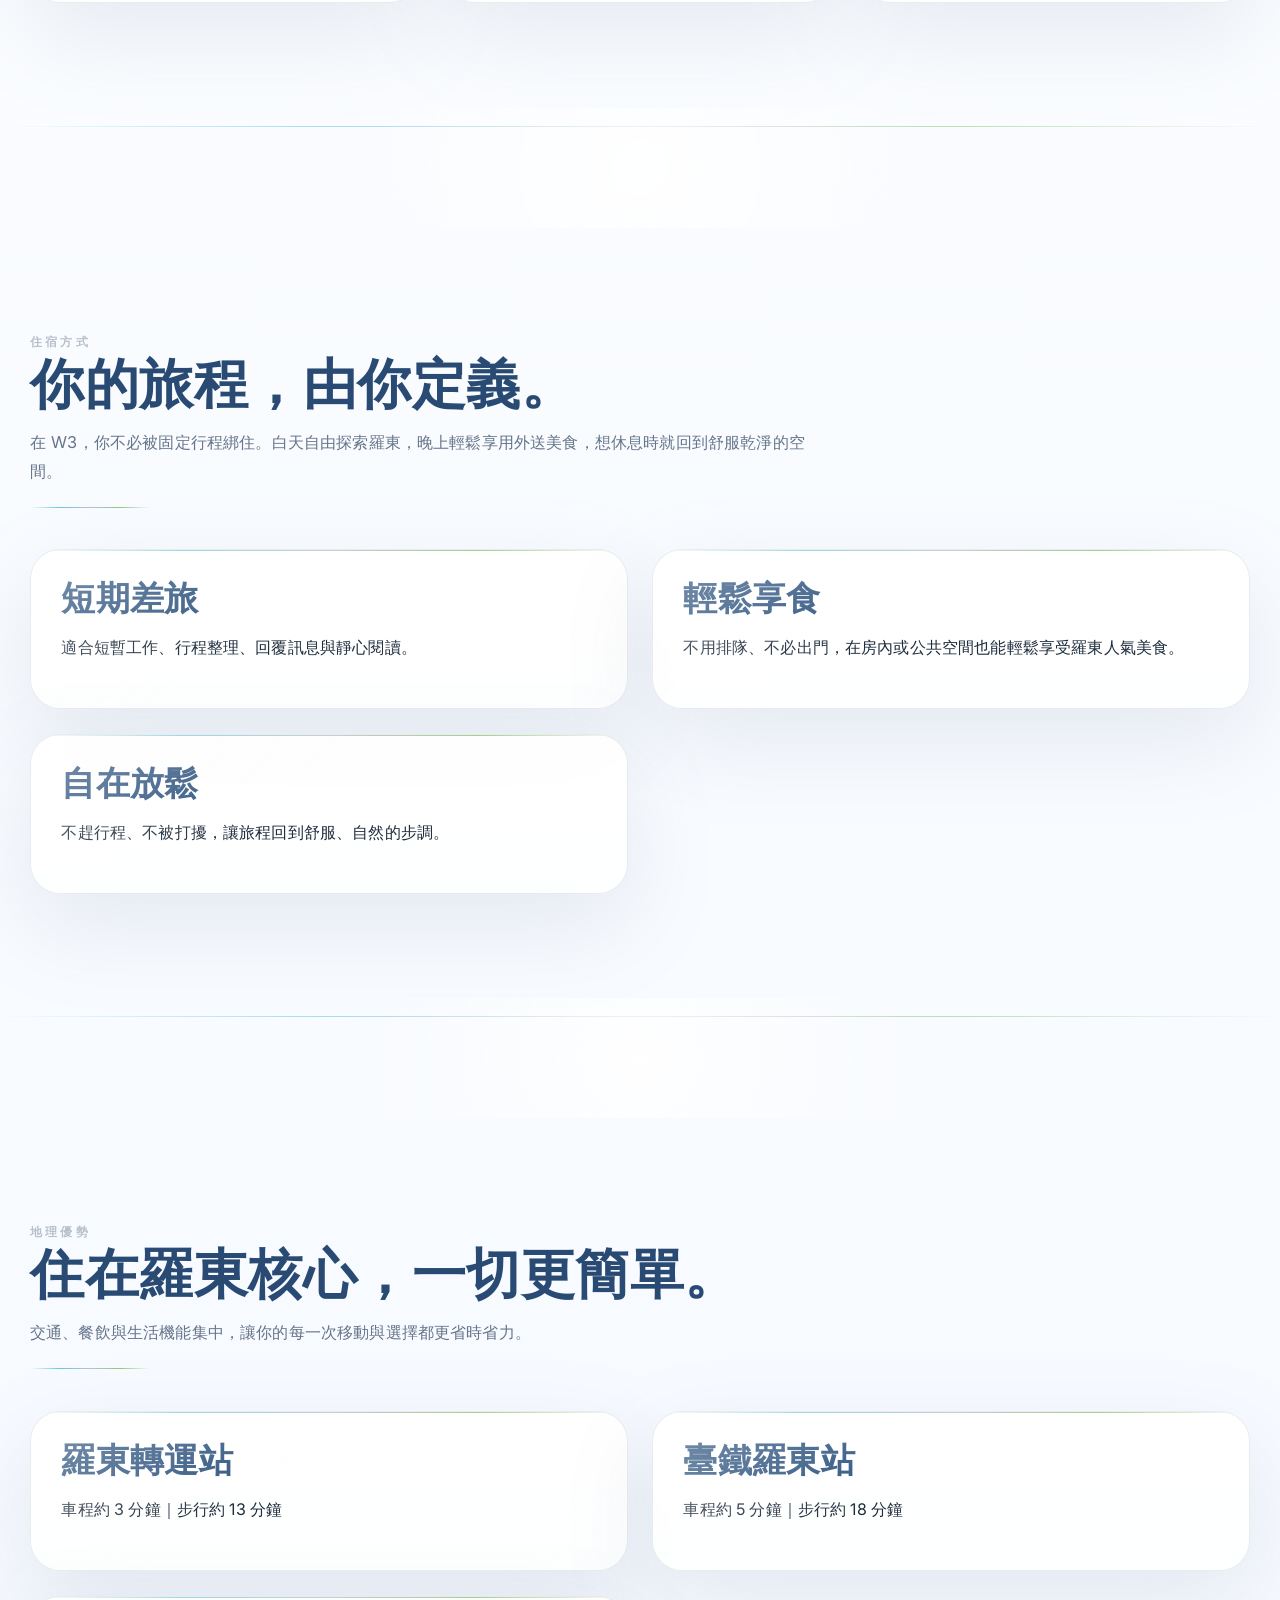
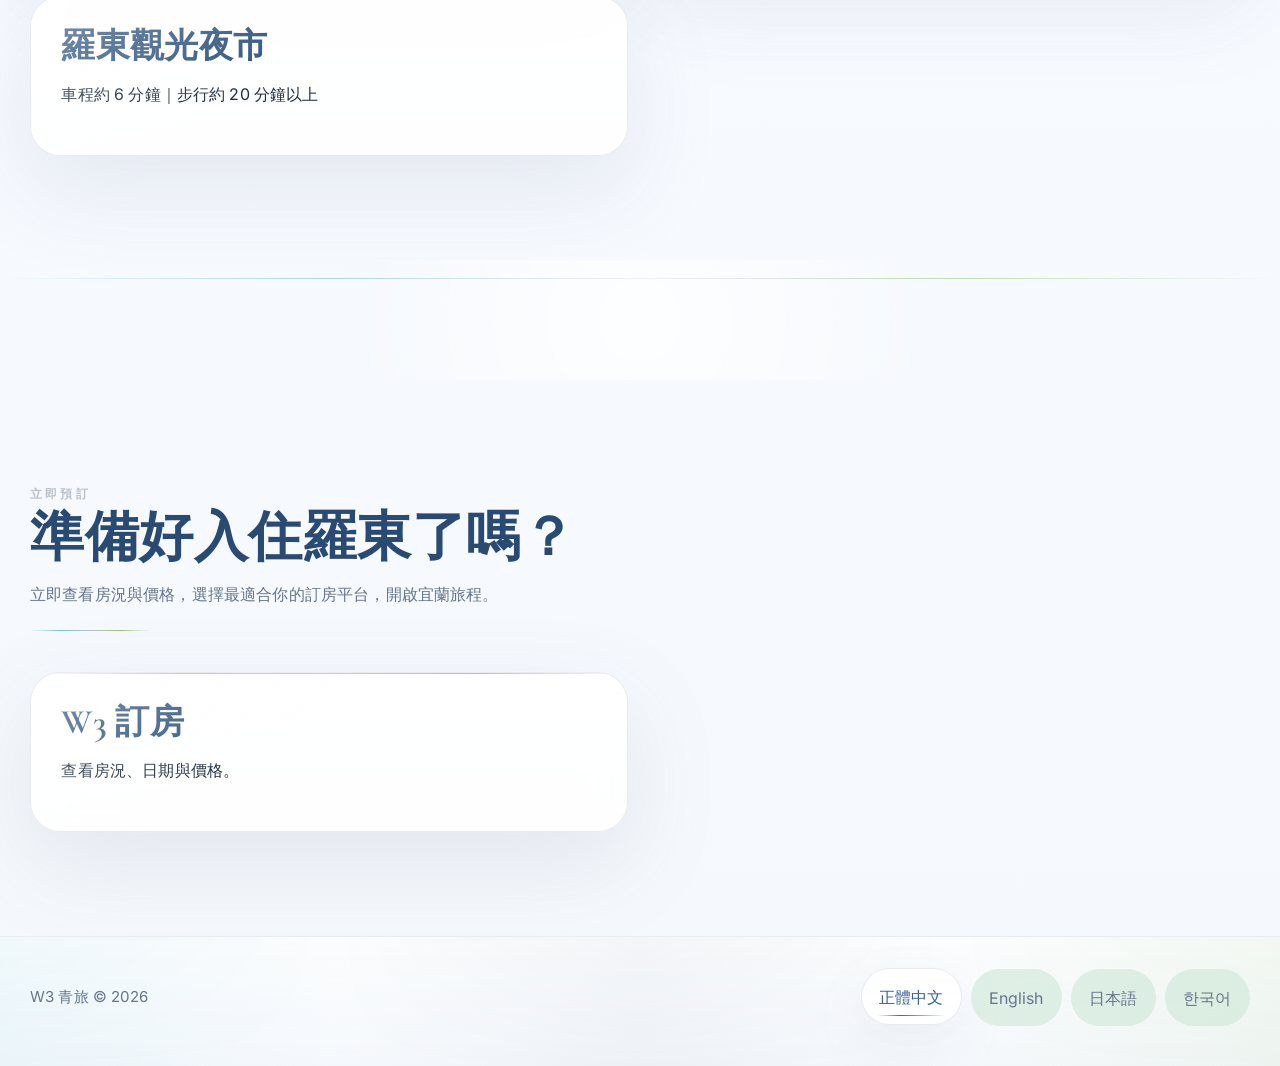
==== commit 63221e49: "floating  contact edit" ====
--- a/index.html
+++ b/index.html
@@ -74,8 +74,9 @@
       <h1 data-i18n="home.title">在羅東，找到剛剛好的停留方式。</h1>
       <p data-i18n="home.desc">W3 青旅位於宜蘭羅東核心地段，鄰近羅東夜市、火車站與完整生活機能。結合便利外送、靜謐空間與舒適住宿體驗，無論自由行、背包客或短期停留，都能輕鬆享受更自在、更有效率的羅東旅程。</p>
       <div class="cta-row">
-        <a class="btn btn-primary" href="https://www.agoda.com/backpacker-s-hostel-luodong/hotel/yilan-tw.html" target="_blank" rel="noreferrer" data-i18n="home.cta1">Agoda 訂房</a>
-        <a class="btn btn-secondary" href="https://www.booking.com/hotel/tw/w3-hostel.zh-tw.html" target="_blank" rel="noreferrer" data-i18n="home.cta2">Booking.com 預約</a>
+        <a class="btn btn-primary" href="https://www.booking-owlnest.com/w3hostel" target="_blank" rel="noreferrer" data-i18n="home.cta1">W3 訂房</a>
+        <a class="btn btn-secondary" href="https://www.instagram.com/w3_hostel/" target="_blank" rel="noreferrer">Instagram</a>
+        <a class="btn btn-secondary" href="https://line.me/R/ti/p/@749azqqe" target="_blank" rel="noreferrer">LINE</a>
       </div>
     </div>
   </section>
@@ -174,14 +175,9 @@
         </div>
 
         <div class="booking-grid">
-          <a class="card reveal" href="https://www.agoda.com/backpacker-s-hostel-luodong/hotel/yilan-tw.html" target="_blank" rel="noreferrer">
-            <h3 data-i18n="home.book1">Agoda 查看房況</h3>
+          <a class="card reveal" href="https://www.booking-owlnest.com/w3hostel" target="_blank" rel="noreferrer">
+            <h3 data-i18n="home.book1">W3 查看房況</h3>
             <p data-i18n="home.book1d">快速查詢房況、日期與價格。</p>
-          </a>
-
-          <a class="card reveal" href="https://www.booking.com/hotel/tw/w3-hostel.zh-tw.html" target="_blank" rel="noreferrer">
-            <h3 data-i18n="home.book2">Booking.com 立即預訂</h3>
-            <p data-i18n="home.book2d">直接前往預訂頁完成訂房。</p>
           </a>
         </div>
       </div>
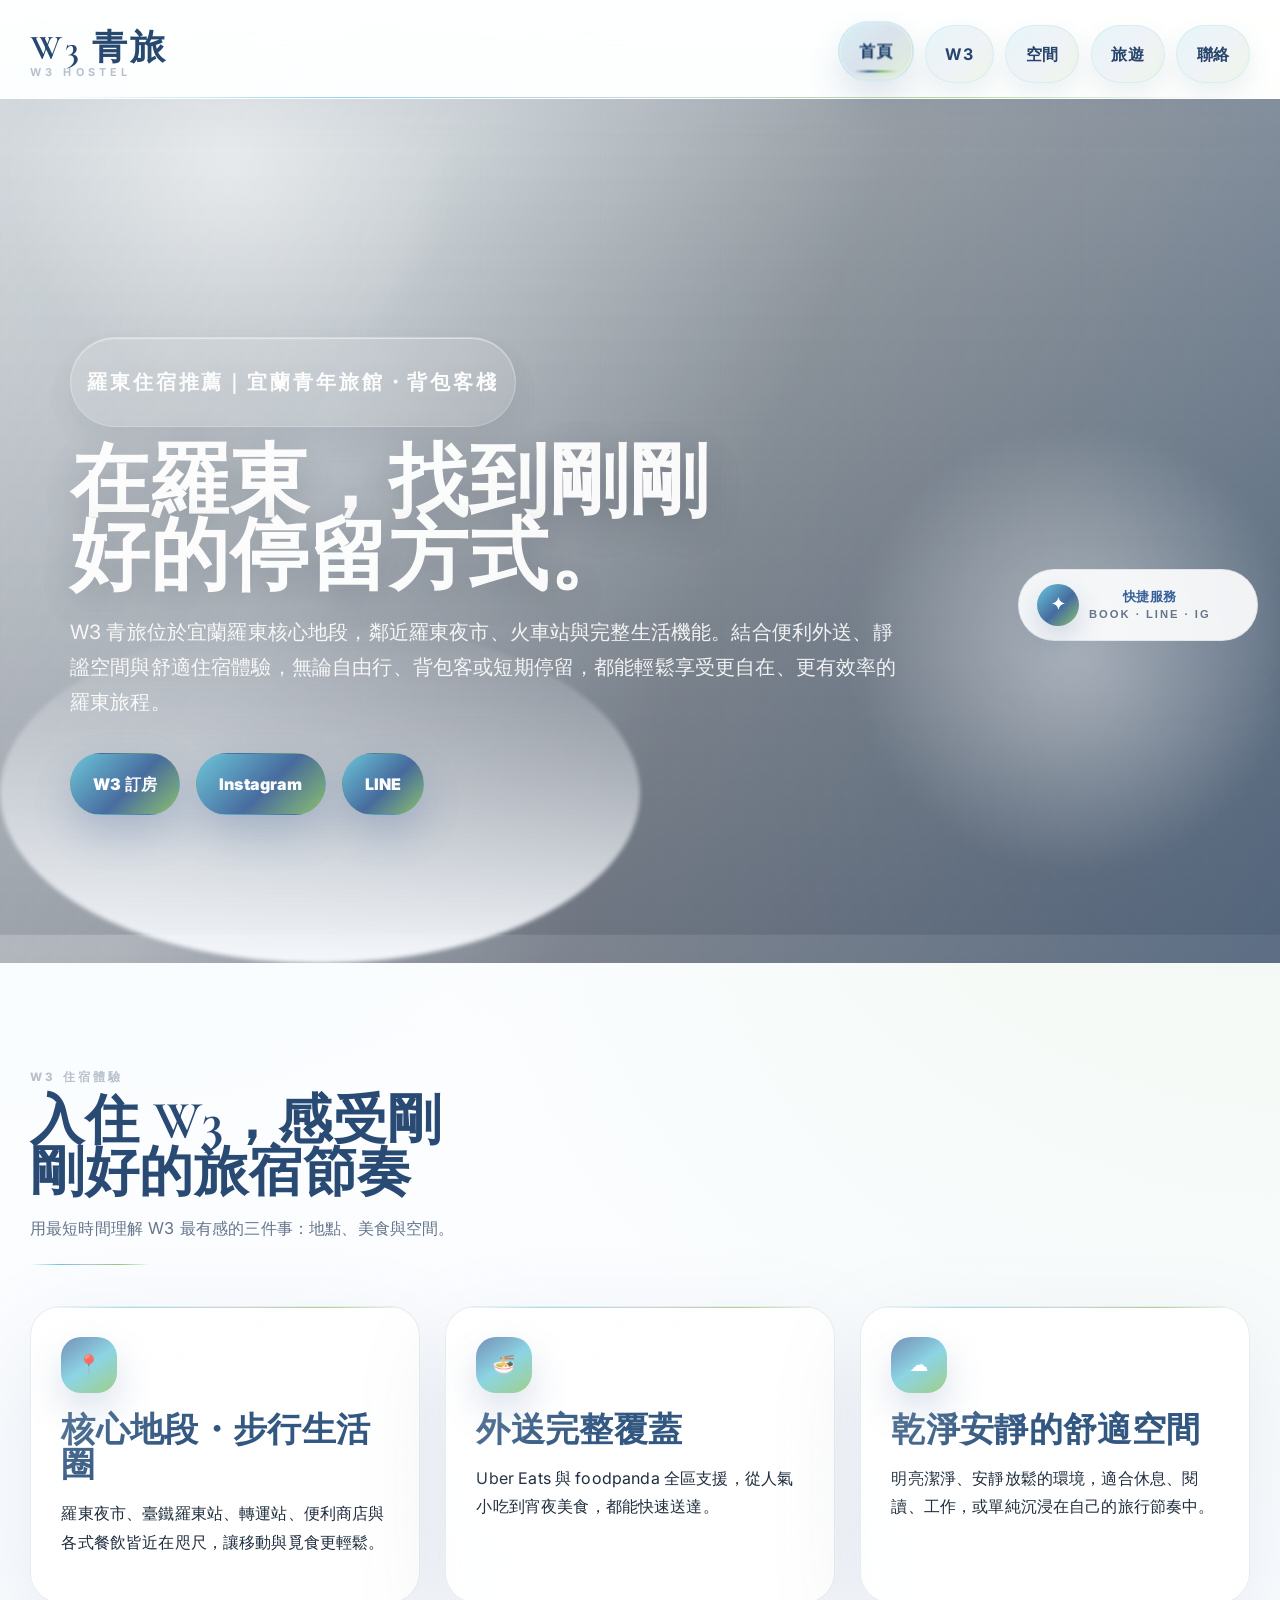
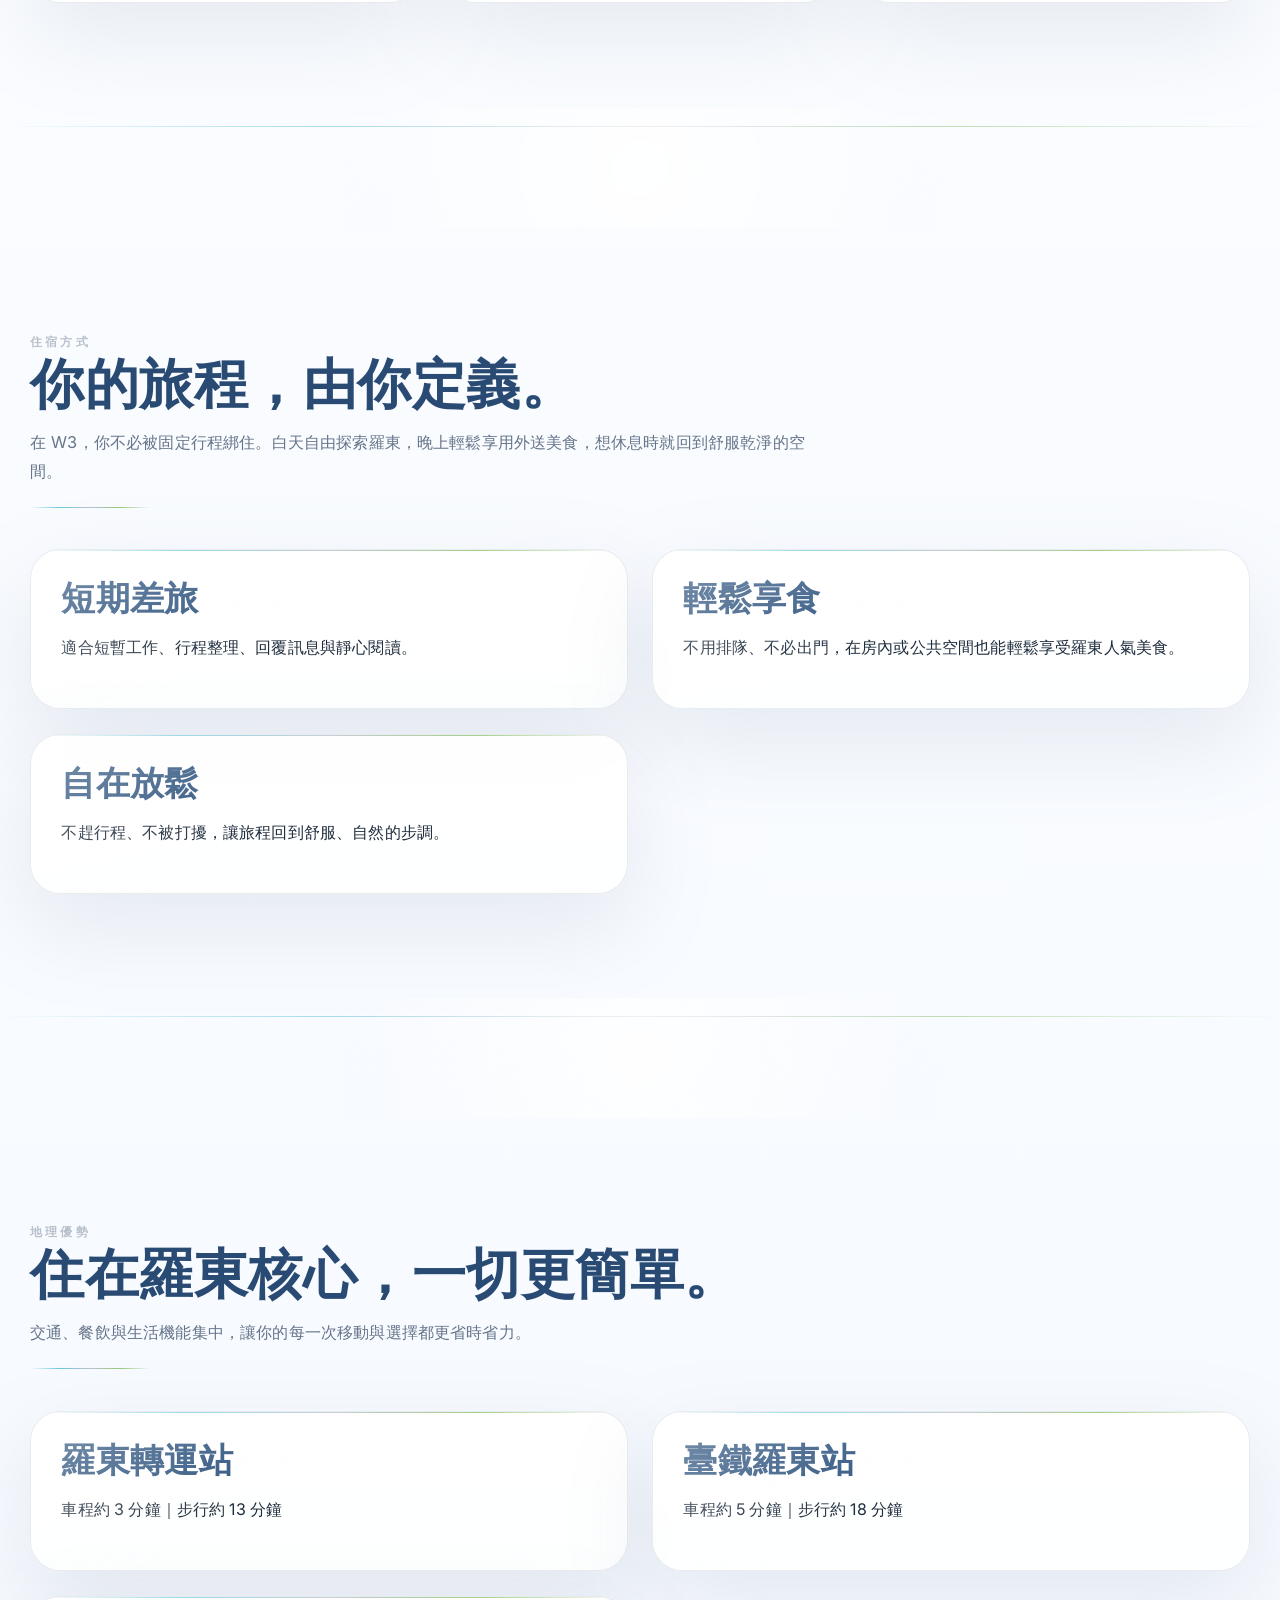
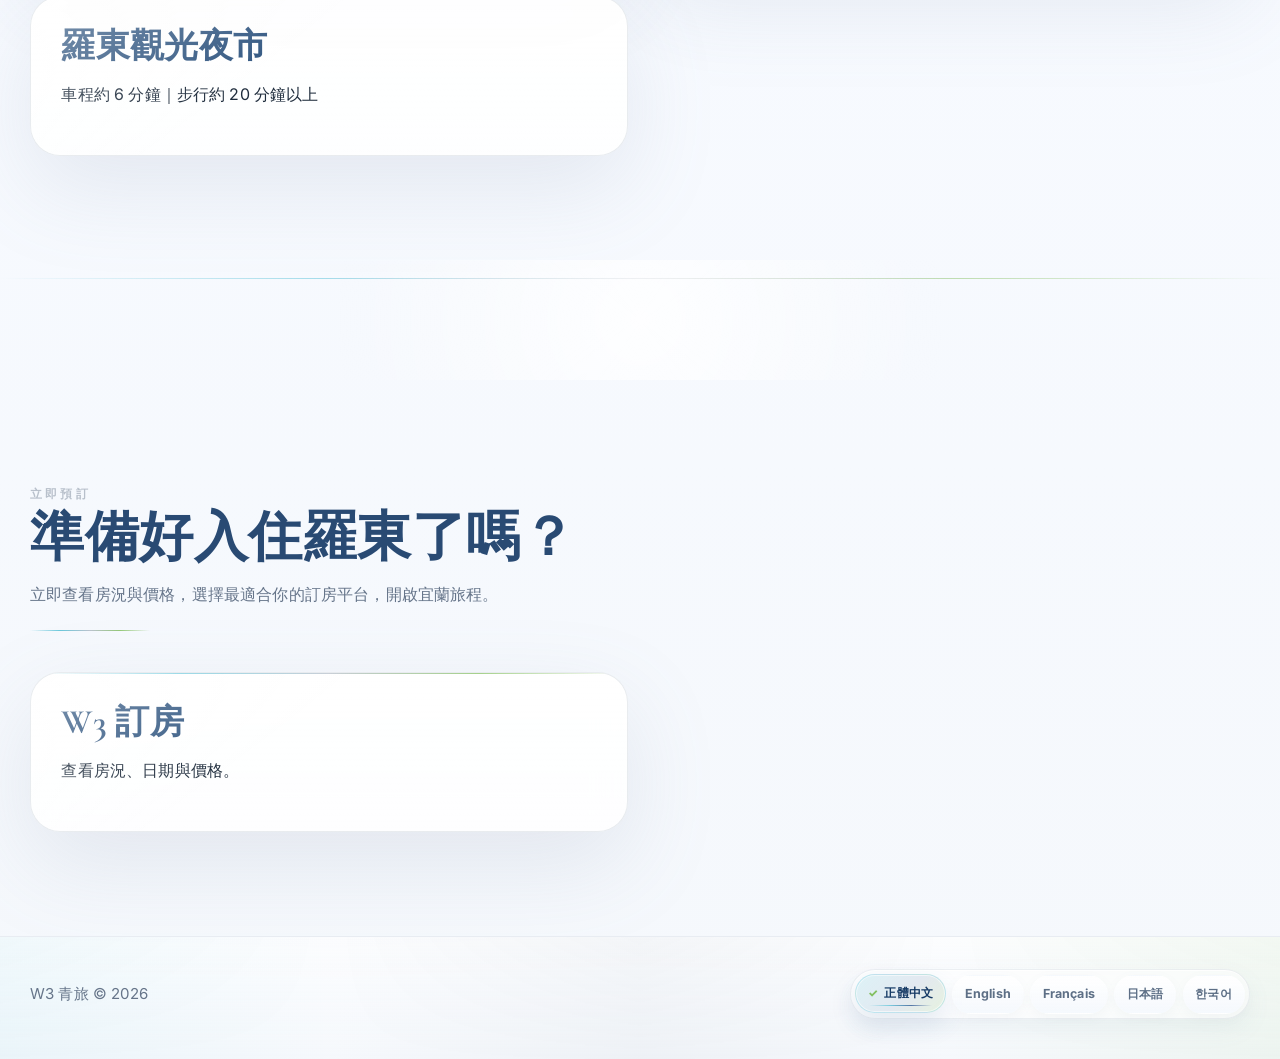
==== commit fbf0a2fc: "french, meta update" ====
--- a/index.html
+++ b/index.html
@@ -4,6 +4,7 @@
   <meta charset="UTF-8" />
   <meta name="viewport" content="width=device-width, initial-scale=1.0" />
   <meta name="theme-color" content="#ffffff" />
+  <meta name="author" content="James Pan | wap4u@icloud.com | +14158880807" />
   <title>羅東住宿推薦｜W3 青旅・宜蘭青年旅館｜近羅東夜市・車站</title>
   <meta name="description" content="W3 青旅位於宜蘭羅東核心地段，鄰近羅東夜市與車站，交通便利、生活機能完整，提供清淨舒適的住宿空間，適合自由行、背包客與團體旅客。" />
   <meta name="keywords" content="羅東住宿, 羅東青旅, 宜蘭青年旅館, 羅東夜市住宿, 羅東車站住宿, 宜蘭住宿推薦, W3 Hostel" />
@@ -13,8 +14,10 @@
   <meta property="og:image" content="https://w3-hostel.win/assets/images/main-00.jpg" />
   <meta property="og:url" content="https://w3-hostel.win/" />
   <meta property="og:type" content="website" />
+  <link rel="alternate" hreflang="x-default" href="https://w3-hostel.win/" />
   <link rel="alternate" hreflang="zh-Hant" href="https://w3-hostel.win/" />
   <link rel="alternate" hreflang="en" href="https://w3-hostel.win/?lang=en" />
+  <link rel="alternate" hreflang="fr" href="https://w3-hostel.win/?lang=fr" />
   <link rel="alternate" hreflang="ja" href="https://w3-hostel.win/?lang=ja" />
   <link rel="alternate" hreflang="ko" href="https://w3-hostel.win/?lang=ko" />
   <script type="application/ld+json">
@@ -23,8 +26,6 @@
     "@type":"Hostel",
     "name":"W3 Hostel",
     "image":"https://w3-hostel.win/assets/images/main-01.jpg",
-    "telephone":"+886937096423",
-    "email":"gsgeaaiim@gmail.com",
     "url":"https://w3-hostel.win/",
     "address":{
       "@type":"PostalAddress",
@@ -190,6 +191,7 @@
       <div class="lang-switch">
         <button data-lang="zh-Hant" class="active">正體中文</button>
         <button data-lang="en">English</button>
+        <button data-lang="fr">Français</button>
         <button data-lang="ja">日本語</button>
         <button data-lang="ko">한국어</button>
       </div>
--- a/assets/css/styles.css
+++ b/assets/css/styles.css
@@ -1400,4 +1400,166 @@
   .gallery-head {
     margin-bottom: 36px;
   }
-}+}
+
+/* Nav and language controls: differentiated interaction */
+.nav-links {
+  gap: 0.72rem;
+}
+
+.nav-links a {
+  overflow: hidden;
+  padding: 0.86rem 1.24rem;
+  border: 1px solid rgba(99, 197, 218, 0.16);
+  background:
+    linear-gradient(135deg, rgba(99,197,218,0.16), rgba(54,95,151,0.08) 52%, rgba(131,191,96,0.14)),
+    rgba(255,255,255,0.72);
+  color: #27456b;
+  font-weight: 700;
+  letter-spacing: 0.01em;
+  box-shadow: 0 12px 26px rgba(77, 106, 145, 0.10);
+  backdrop-filter: blur(12px);
+}
+
+.nav-links a::before {
+  content: "";
+  position: absolute;
+  inset: 0;
+  background:
+    linear-gradient(120deg, transparent 0%, rgba(255,255,255,0.12) 36%, rgba(255,255,255,0.8) 50%, rgba(255,255,255,0.12) 64%, transparent 100%);
+  transform: translateX(-140%);
+  transition: transform 0.7s ease;
+  pointer-events: none;
+}
+
+.nav-links a::after {
+  left: 0.95rem;
+  right: 0.95rem;
+  bottom: 0.42rem;
+  height: 2px;
+}
+
+.nav-links a:hover,
+.nav-links a:focus-visible,
+.nav-links a.active {
+  color: #163a65;
+  border-color: rgba(99, 197, 218, 0.34);
+  background:
+    linear-gradient(135deg, rgba(99,197,218,0.26), rgba(54,95,151,0.18) 48%, rgba(131,191,96,0.24)),
+    rgba(255,255,255,0.96);
+  box-shadow:
+    0 18px 34px rgba(54,95,151,0.16),
+    0 0 0 1px rgba(255,255,255,0.55) inset;
+  transform: translateY(-3px) scale(1.02);
+}
+
+.nav-links a:hover::before,
+.nav-links a:focus-visible::before,
+.nav-links a.active::before {
+  transform: translateX(140%);
+}
+
+.nav-links a:active {
+  transform: translateY(-1px) scale(0.99);
+}
+
+.lang-switch {
+  gap: 0.4rem;
+  padding: 0.28rem;
+  border-radius: 999px;
+  background: rgba(255,255,255,0.56);
+  border: 1px solid rgba(118,135,158,0.12);
+  box-shadow: inset 0 1px 0 rgba(255,255,255,0.75), 0 10px 24px rgba(120, 136, 160, 0.08);
+  backdrop-filter: blur(14px);
+}
+
+.lang-switch button {
+  padding: 0.46rem 0.74rem;
+  min-height: 34px;
+  border: 1px solid transparent;
+  background:
+    linear-gradient(180deg, rgba(255,255,255,0.92), rgba(244,248,253,0.88));
+  color: #5d6f86;
+  font-size: 0.78rem;
+  font-weight: 700;
+  letter-spacing: 0.01em;
+  box-shadow: 0 4px 12px rgba(120, 136, 160, 0.06);
+}
+
+.lang-switch button::after {
+  left: 0.8rem;
+  right: 0.8rem;
+  bottom: 0.36rem;
+  height: 1.5px;
+  background: linear-gradient(90deg, rgba(99,197,218,0), rgba(99,197,218,0.8), rgba(54,95,151,0.82), rgba(99,197,218,0));
+}
+
+.lang-switch button:hover,
+.lang-switch button:focus-visible {
+  color: #26486f;
+  background:
+    linear-gradient(180deg, rgba(255,255,255,1), rgba(239,246,255,0.98));
+  border-color: rgba(99,197,218,0.22);
+  box-shadow:
+    0 10px 20px rgba(54,95,151,0.10),
+    0 0 0 1px rgba(255,255,255,0.5) inset;
+  transform: translateY(-2px);
+}
+
+.lang-switch button.active {
+  color: #163a65;
+  border-color: rgba(99,197,218,0.26);
+  background:
+    linear-gradient(135deg, rgba(99,197,218,0.22), rgba(54,95,151,0.14) 55%, rgba(131,191,96,0.20)),
+    rgba(255,255,255,0.98);
+  box-shadow:
+    0 12px 26px rgba(54,95,151,0.12),
+    0 0 0 1px rgba(255,255,255,0.56) inset;
+  transform: translateY(-1px);
+}
+
+.lang-switch button:hover::after,
+.lang-switch button:focus-visible::after,
+.lang-switch button.active::after {
+  transform: scaleX(1);
+}
+
+.lang-switch button.active::before {
+  content: "✓";
+  margin-right: 0.38rem;
+  color: var(--simply-green);
+  font-size: 0.7rem;
+  font-weight: 800;
+}
+
+.lang-switch button:focus-visible,
+.nav-links a:focus-visible {
+  outline: none;
+  box-shadow:
+    0 0 0 3px rgba(99,197,218,0.22),
+    0 16px 30px rgba(54,95,151,0.12);
+}
+
+@media (max-width: 900px) {
+  .nav-links a {
+    padding: 0.72rem 1rem;
+    font-size: 0.94rem;
+  }
+
+  .lang-switch button {
+    padding: 0.42rem 0.62rem;
+    font-size: 0.74rem;
+  }
+}
+
+@media (max-width: 640px) {
+  .lang-switch {
+    gap: 0.32rem;
+    padding: 0.2rem;
+  }
+
+  .lang-switch button {
+    min-height: 30px;
+    padding: 0.36rem 0.54rem;
+    font-size: 0.7rem;
+}
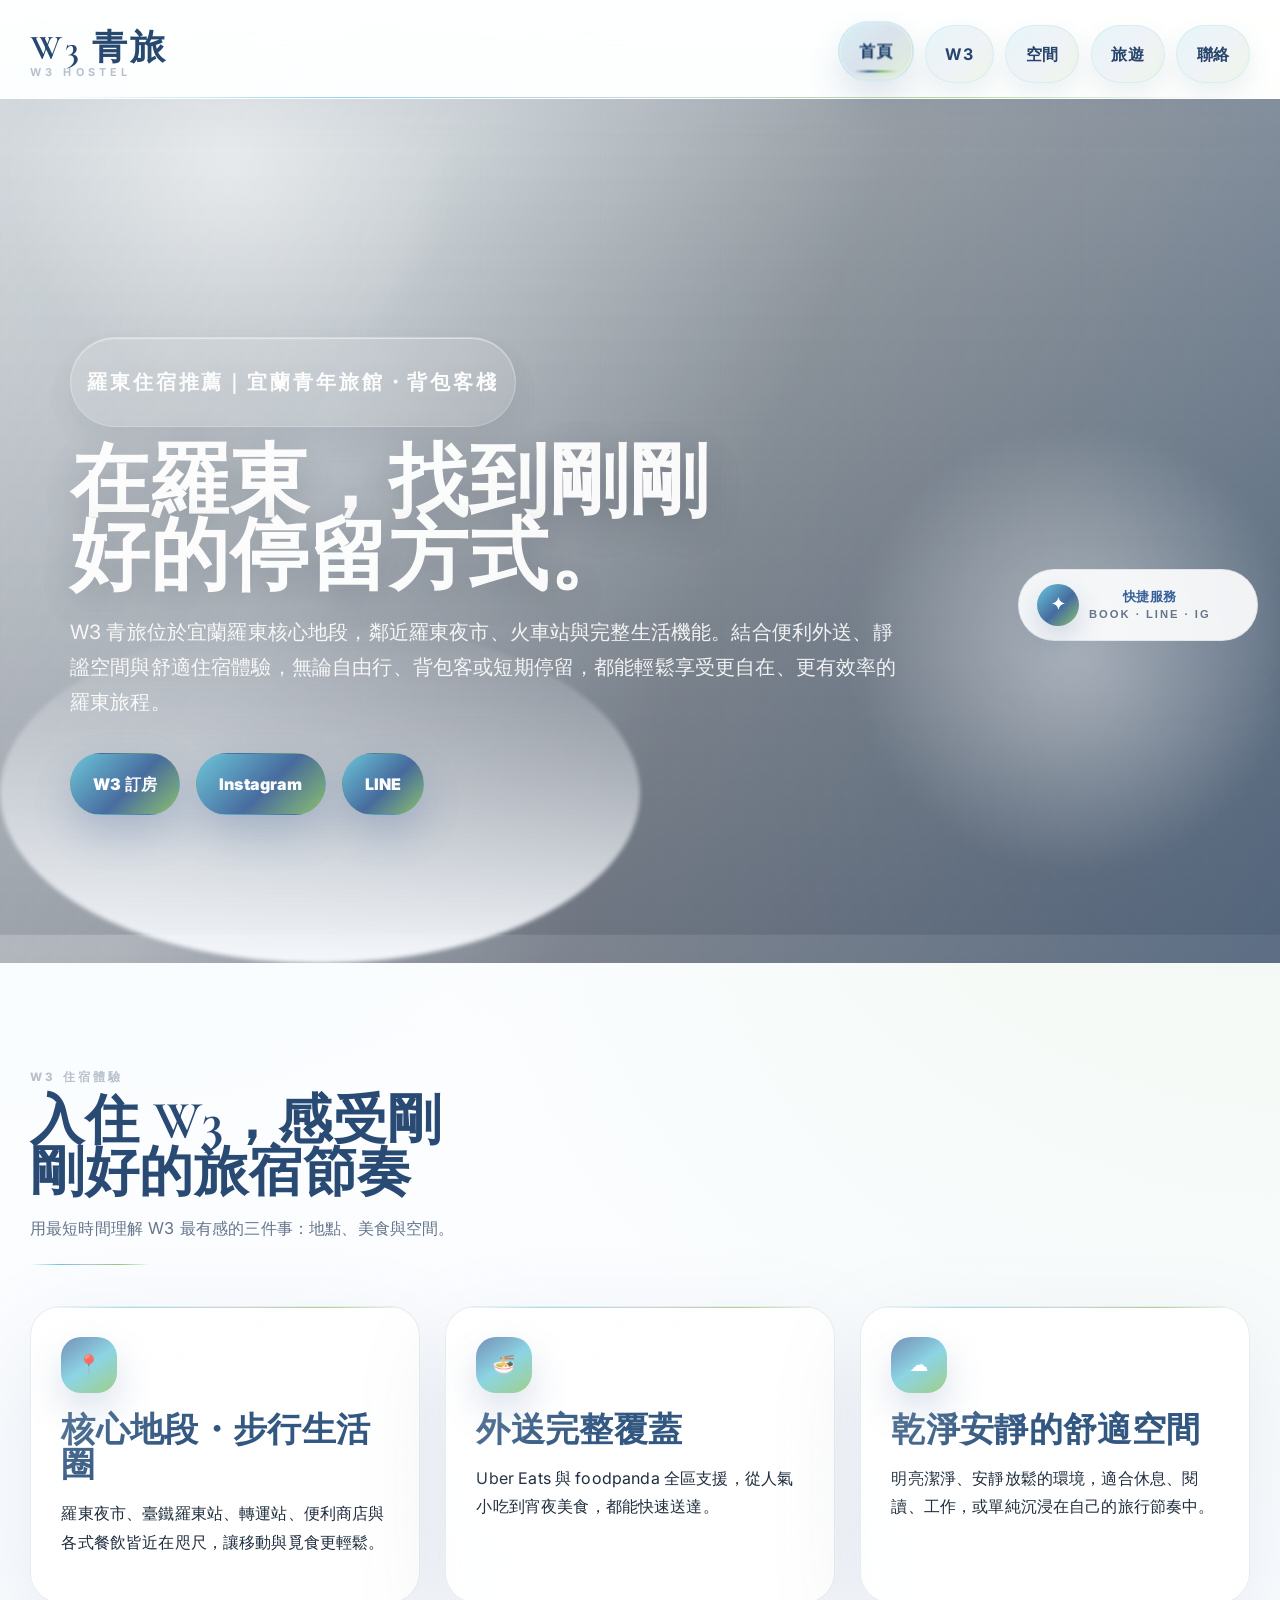
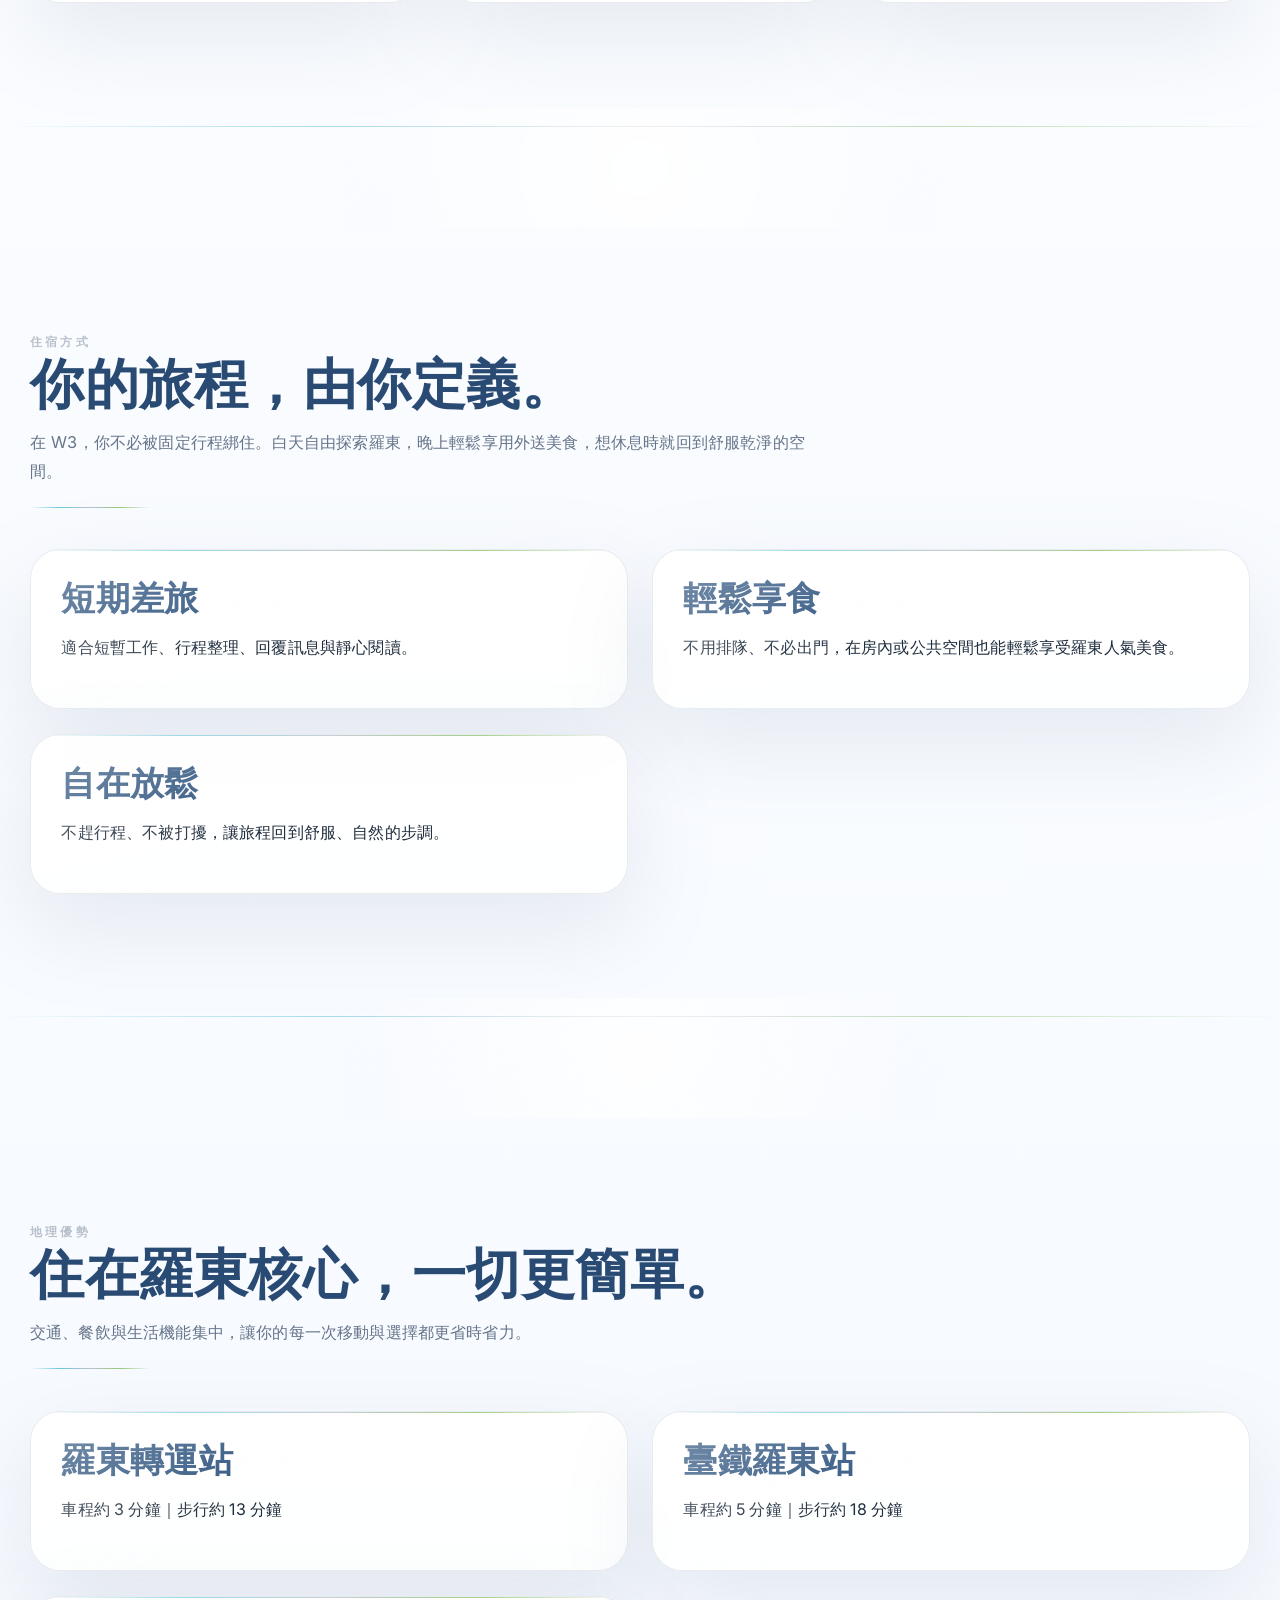
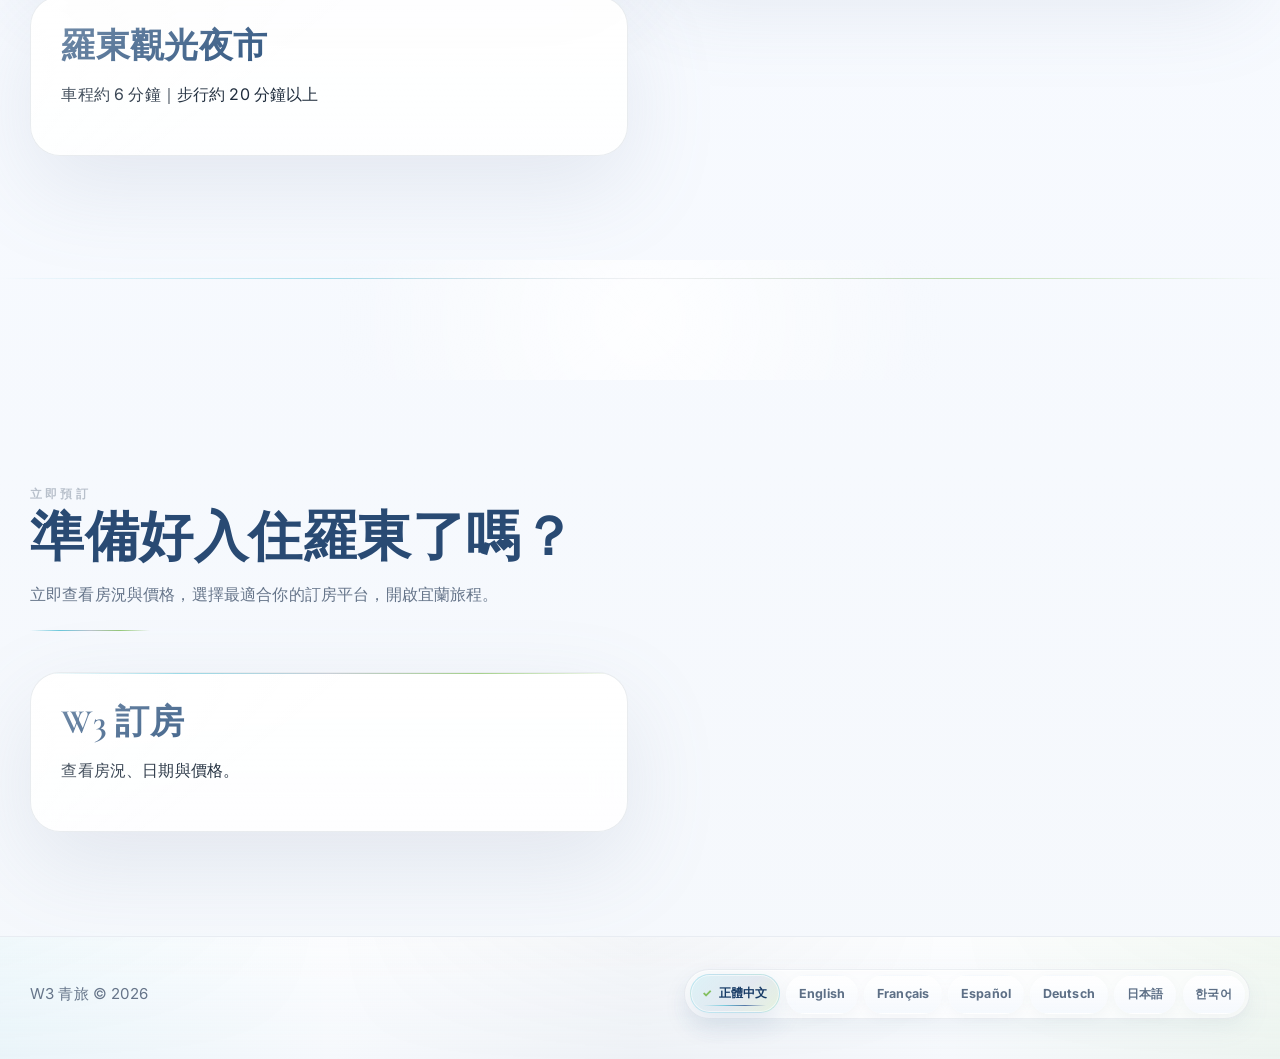
==== commit 8dc5be3d: "update" ====
--- a/index.html
+++ b/index.html
@@ -18,6 +18,8 @@
   <link rel="alternate" hreflang="zh-Hant" href="https://w3-hostel.win/" />
   <link rel="alternate" hreflang="en" href="https://w3-hostel.win/?lang=en" />
   <link rel="alternate" hreflang="fr" href="https://w3-hostel.win/?lang=fr" />
+  <link rel="alternate" hreflang="es" href="https://w3-hostel.win/?lang=es" />
+  <link rel="alternate" hreflang="de" href="https://w3-hostel.win/?lang=de" />
   <link rel="alternate" hreflang="ja" href="https://w3-hostel.win/?lang=ja" />
   <link rel="alternate" hreflang="ko" href="https://w3-hostel.win/?lang=ko" />
   <script type="application/ld+json">
@@ -192,6 +194,8 @@
         <button data-lang="zh-Hant" class="active">正體中文</button>
         <button data-lang="en">English</button>
         <button data-lang="fr">Français</button>
+        <button data-lang="es">Español</button>
+        <button data-lang="de">Deutsch</button>
         <button data-lang="ja">日本語</button>
         <button data-lang="ko">한국어</button>
       </div>
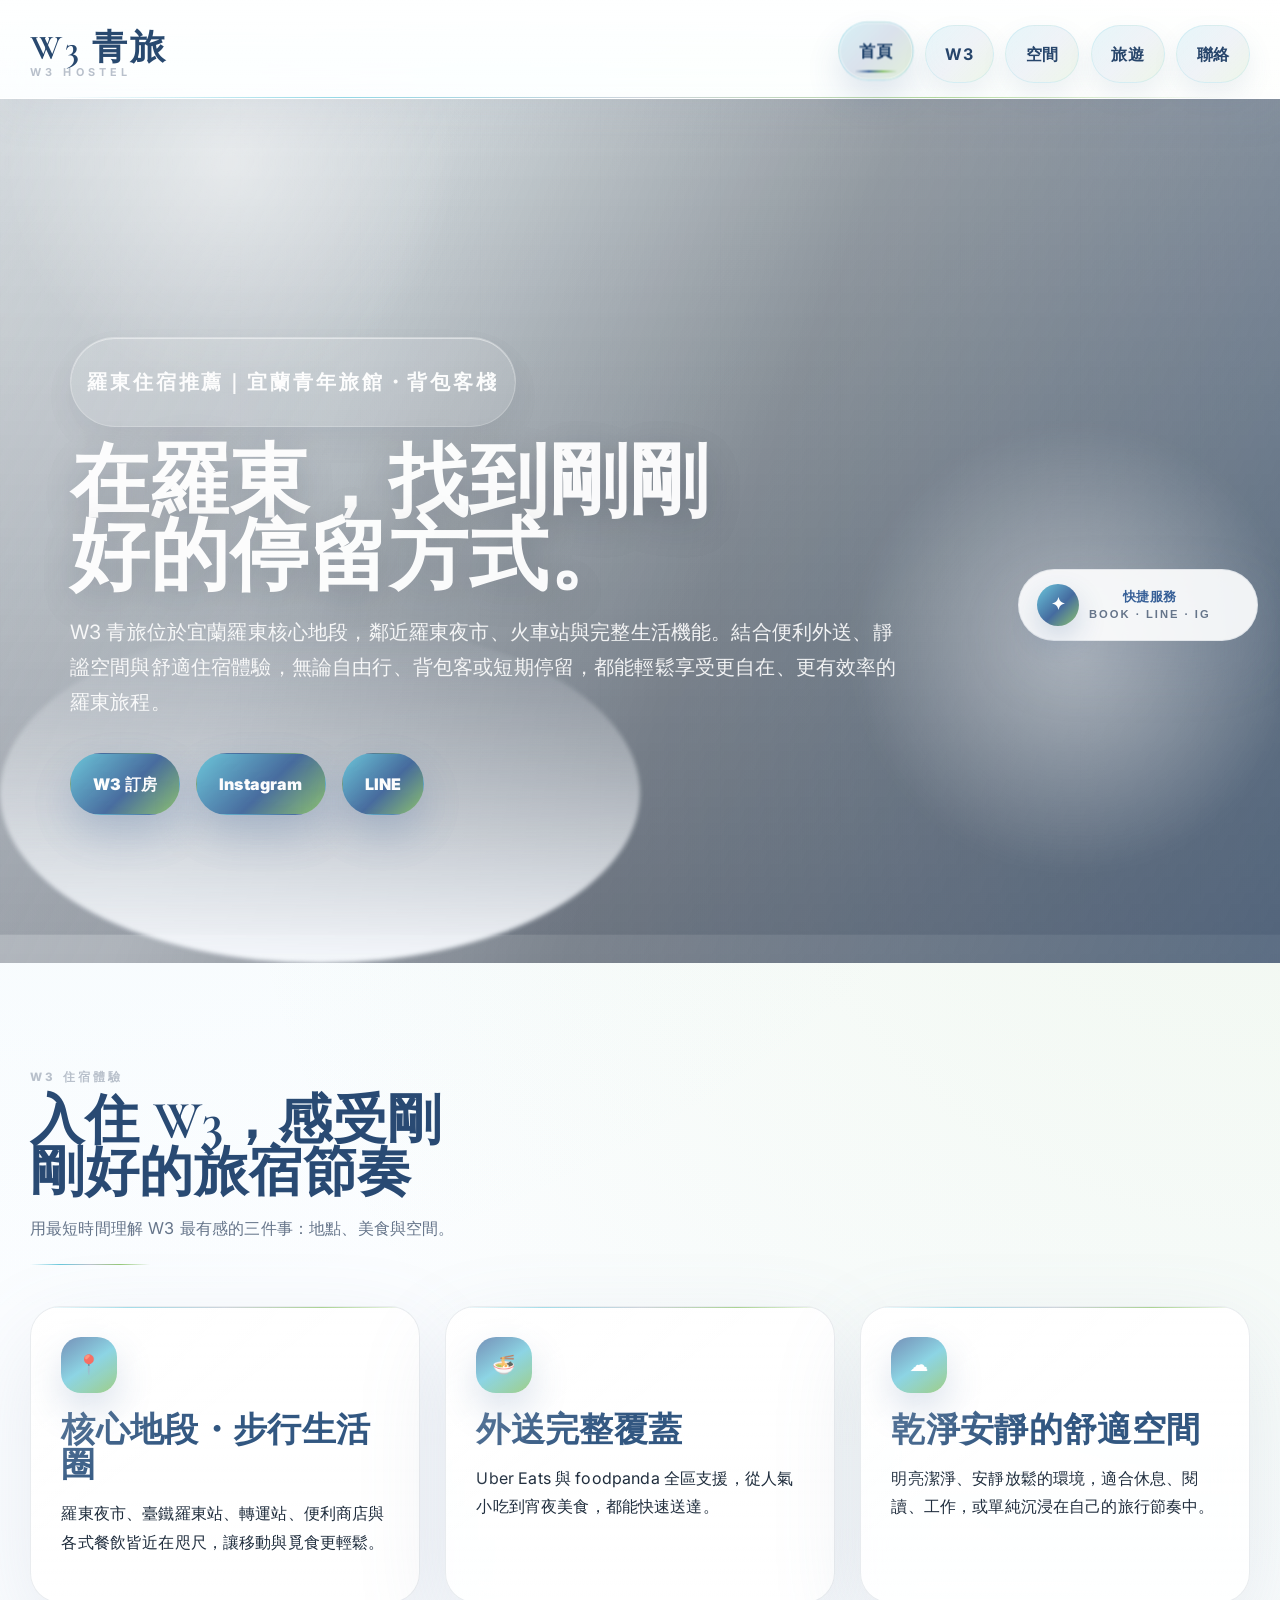
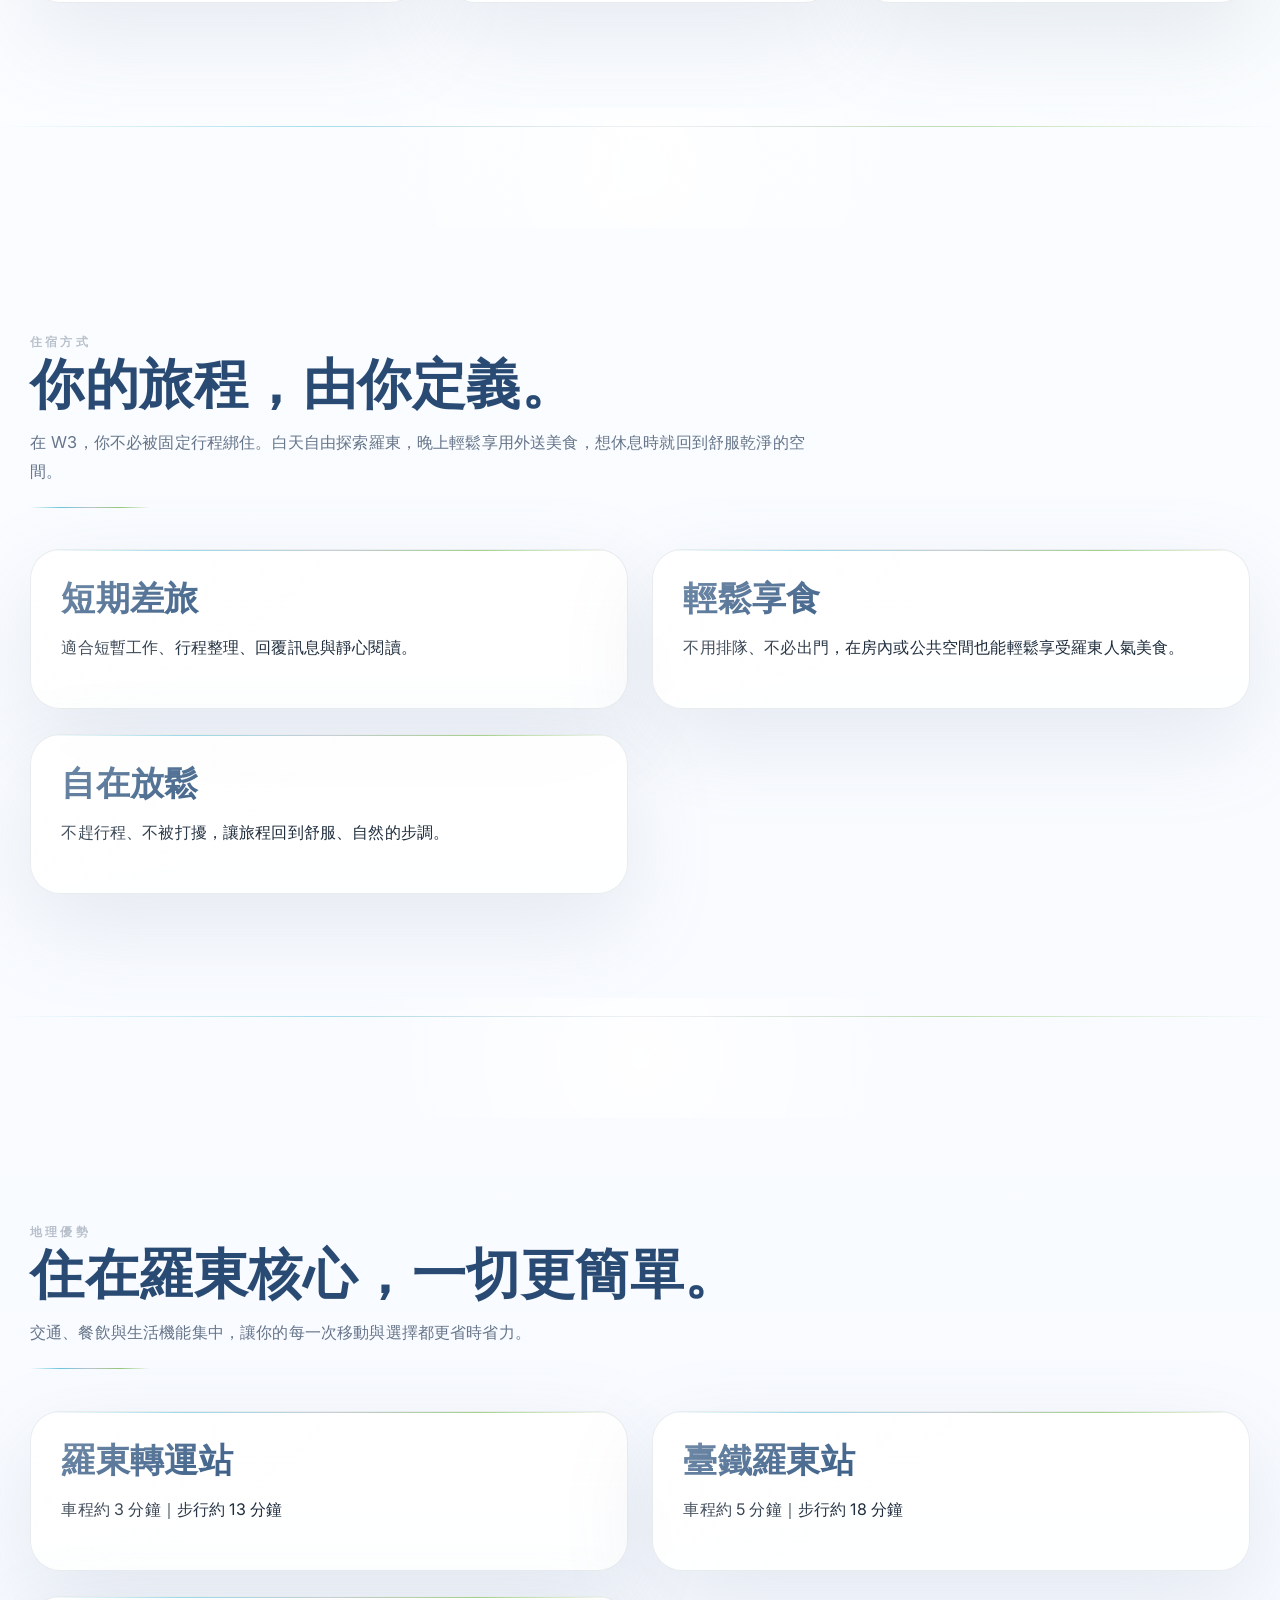
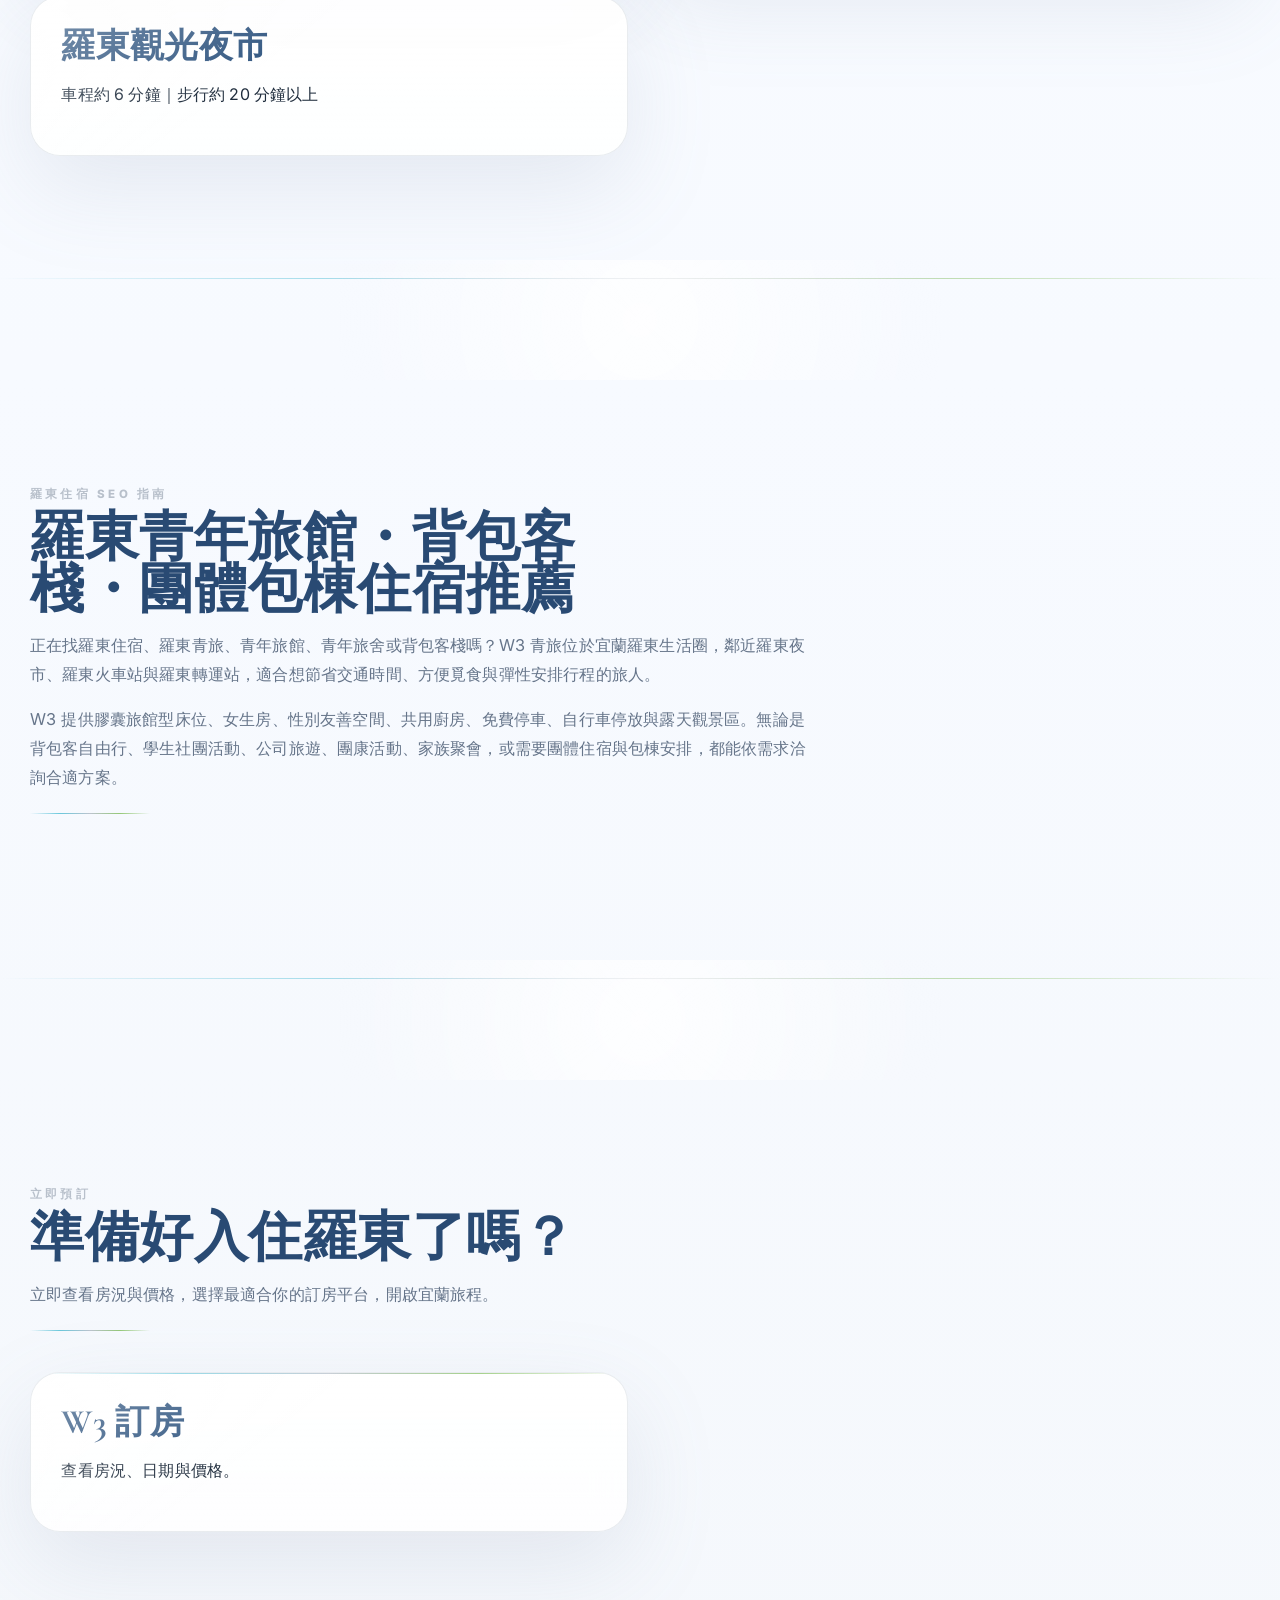
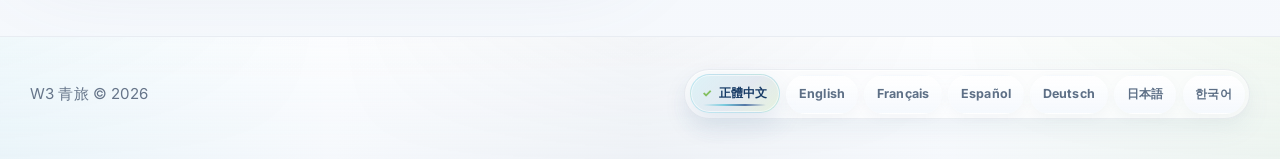
==== commit a96210af: "content update" ====
--- a/index.html
+++ b/index.html
@@ -5,12 +5,12 @@
   <meta name="viewport" content="width=device-width, initial-scale=1.0" />
   <meta name="theme-color" content="#ffffff" />
   <meta name="author" content="James Pan | wap4u@icloud.com | +14158880807" />
-  <title>羅東住宿推薦｜W3 青旅・宜蘭青年旅館｜近羅東夜市・車站</title>
-  <meta name="description" content="W3 青旅位於宜蘭羅東核心地段，鄰近羅東夜市與車站，交通便利、生活機能完整，提供清淨舒適的住宿空間，適合自由行、背包客與團體旅客。" />
-  <meta name="keywords" content="羅東住宿, 羅東青旅, 宜蘭青年旅館, 羅東夜市住宿, 羅東車站住宿, 宜蘭住宿推薦, W3 Hostel" />
+  <title>羅東住宿推薦｜W3 青旅・青年旅館・背包客棧｜近夜市車站</title>
+  <meta name="description" content="羅東住宿推薦｜W3 青旅位於羅東夜市、火車站與轉運站附近，提供青年旅館、背包客棧與膠囊旅館型住宿，設有女生房、性別友善空間、免費停車、共用廚房與露天觀景區，適合背包客、團體、包棟、公司旅遊、社團活動與家族聚會。" />
+  <meta name="keywords" content="羅東住宿, 羅東青旅, 羅東青年旅館, 羅東青年旅舍, 宜蘭青年旅館, 背包客住宿, 羅東背包客棧, 羅東膠囊旅館, 羅東夜市住宿, 羅東火車站住宿, 羅東轉運站住宿, 女生房, 性別友善住宿, 免費停車住宿, 自行車友善住宿, 共用廚房住宿, 露天觀景, 團體住宿, 羅東包棟, 公司旅遊住宿, 社團活動住宿, 團康住宿, 家族聚會住宿" />
   <link rel="canonical" href="https://w3-hostel.win/" />
-  <meta property="og:title" content="羅東住宿推薦｜W3 青旅・宜蘭青年旅館" />
-  <meta property="og:description" content="近羅東夜市與車站，乾淨安靜、外送便利，打造自在舒適的宜蘭住宿體驗。" />
+  <meta property="og:title" content="羅東住宿推薦｜W3 青旅・青年旅館・背包客棧" />
+  <meta property="og:description" content="近羅東夜市、火車站與轉運站，提供背包客、團體與包棟皆適合的青年旅館住宿。" />
   <meta property="og:image" content="https://w3-hostel.win/assets/images/main-00.jpg" />
   <meta property="og:url" content="https://w3-hostel.win/" />
   <meta property="og:type" content="website" />
@@ -24,19 +24,53 @@
   <link rel="alternate" hreflang="ko" href="https://w3-hostel.win/?lang=ko" />
   <script type="application/ld+json">
   {
-    "@context":"https://schema.org",
-    "@type":"Hostel",
-    "name":"W3 Hostel",
-    "image":"https://w3-hostel.win/assets/images/main-01.jpg",
-    "url":"https://w3-hostel.win/",
-    "address":{
-      "@type":"PostalAddress",
-      "streetAddress":"羅莊北街13號",
-      "addressLocality":"羅東鎮",
-      "addressRegion":"宜蘭縣",
-      "addressCountry":"臺灣",
-      "addressPostcode":"265033"
-    }
+      "@context": "https://schema.org",
+      "@type": "Hostel",
+      "name": "W3 Hostel｜羅東 W3 青旅",
+      "description": "羅東 W3 青旅位於羅東夜市、火車站與轉運站附近，提供青年旅館、背包客棧、膠囊旅館型住宿，以及團體、包棟、公司旅遊與家族聚會住宿選擇。",
+      "image": "https://w3-hostel.win/assets/images/main-01.jpg",
+      "url": "https://w3-hostel.win/",
+      "address": {
+          "@type": "PostalAddress",
+          "streetAddress": "羅莊北街13號",
+          "addressLocality": "羅東鎮",
+          "addressRegion": "宜蘭縣",
+          "addressCountry": "TW",
+          "postalCode": "265033"
+      },
+      "amenityFeature": [
+          {
+              "@type": "LocationFeatureSpecification",
+              "name": "女生房",
+              "value": true
+          },
+          {
+              "@type": "LocationFeatureSpecification",
+              "name": "性別友善空間",
+              "value": true
+          },
+          {
+              "@type": "LocationFeatureSpecification",
+              "name": "免費停車",
+              "value": true
+          },
+          {
+              "@type": "LocationFeatureSpecification",
+              "name": "共用廚房",
+              "value": true
+          },
+          {
+              "@type": "LocationFeatureSpecification",
+              "name": "自行車停放",
+              "value": true
+          },
+          {
+              "@type": "LocationFeatureSpecification",
+              "name": "露天觀景區",
+              "value": true
+          }
+      ],
+      "tourBookingPage": "https://www.booking-owlnest.com/w3hostel"
   }
   </script>
   <link rel="preconnect" href="https://fonts.googleapis.com" />
@@ -73,9 +107,9 @@
     </div>
 
     <div class="hero-content">
-      <div class="eyebrow"><h2 data-i18n="home.eyebrow">羅東住宿推薦｜宜蘭青年旅館</h2></div>
-      <h1 data-i18n="home.title">在羅東，找到剛剛好的停留方式。</h1>
-      <p data-i18n="home.desc">W3 青旅位於宜蘭羅東核心地段，鄰近羅東夜市、火車站與完整生活機能。結合便利外送、靜謐空間與舒適住宿體驗，無論自由行、背包客或短期停留，都能輕鬆享受更自在、更有效率的羅東旅程。</p>
+      <div class="eyebrow"><h2 data-i18n="home.eyebrow">羅東住宿推薦｜青年旅館・背包客棧・團體住宿</h2></div>
+      <h1 data-i18n="home.title">羅東 W3 青旅｜近夜市、火車站與轉運站的自在住宿</h1>
+      <p data-i18n="home.desc">W3 青旅位於宜蘭羅東核心地段，鄰近羅東夜市、火車站與轉運站，提供青年旅館、背包客棧與膠囊旅館型住宿體驗。從女生房、性別友善空間、免費停車、共用廚房到露天觀景區，適合背包客、自由行、團體出遊、公司旅遊、社團活動與家族聚會。</p>
       <div class="cta-row">
         <a class="btn btn-primary" href="https://www.booking-owlnest.com/w3hostel" target="_blank" rel="noreferrer" data-i18n="home.cta1">W3 訂房</a>
         <a class="btn btn-secondary" href="https://www.instagram.com/w3_hostel/" target="_blank" rel="noreferrer">Instagram</a>
@@ -89,27 +123,27 @@
       <div class="container">
         <div class="section-head reveal">
           <div class="kicker" data-i18n="home.sec1k">W3 住宿體驗</div>
-          <h2 data-i18n="home.sec1t">入住 W3，感受剛剛好的旅宿節奏</h2>
-          <p data-i18n="home.sec1d">用最短時間理解 W3 最有感的三件事：地點、美食與空間。</p>
+          <h2 data-i18n="home.sec1t">羅東青年旅館與背包客住宿的剛好選擇</h2>
+          <p data-i18n="home.sec1d">以交通、生活機能與空間設施為核心，讓不同旅人都能找到合適的住宿節奏。</p>
         </div>
 
         <div class="feature-grid">
           <article class="card reveal">
             <div class="icon-badge">📍</div>
-            <h3 data-i18n="home.f1t">核心地段・步行生活圈</h3>
-            <p data-i18n="home.f1d">羅東夜市、臺鐵羅東站、轉運站、便利商店與各式餐飲皆近在咫尺，讓移動與覓食更輕鬆。</p>
+            <h3 data-i18n="home.f1t">近羅東夜市・火車站・轉運站</h3>
+            <p data-i18n="home.f1d">鄰近羅東夜市、臺鐵羅東站與羅東轉運站，無論搭火車、客運或自駕前往，都能快速銜接宜蘭旅程。</p>
           </article>
 
           <article class="card reveal">
             <div class="icon-badge">🍜</div>
-            <h3 data-i18n="home.f2t">外送完整覆蓋</h3>
-            <p data-i18n="home.f2d">Uber Eats 與 foodpanda 全區支援，從人氣小吃到宵夜美食，都能快速送達。</p>
+            <h3 data-i18n="home.f2t">背包客與短住旅人的便利生活</h3>
+            <p data-i18n="home.f2d">周邊餐飲、便利商店與外送服務完整，適合背包客、自由行、背包客旅行與想輕鬆享受羅東美食的旅人。</p>
           </article>
 
           <article class="card reveal">
             <div class="icon-badge">☁</div>
-            <h3 data-i18n="home.f3t">乾淨安靜的舒適空間</h3>
-            <p data-i18n="home.f3d">明亮潔淨、安靜放鬆的環境，適合休息、閱讀、工作，或單純沉浸在自己的旅行節奏中。</p>
+            <h3 data-i18n="home.f3t">女生房・性別友善・共用廚房</h3>
+            <p data-i18n="home.f3d">提供乾淨床位、女生房、性別友善空間、共用廚房、免費停車與露天觀景區，讓住宿更安心也更彈性。</p>
           </article>
         </div>
       </div>
@@ -126,17 +160,17 @@
         <div class="info-grid">
           <article class="card reveal">
             <h3 data-i18n="home.x1t">短期差旅</h3>
-            <p data-i18n="home.x1d">適合短暫工作、行程整理、回覆訊息與靜心閱讀。</p>
-          </article>
-
-          <article class="card reveal">
-            <h3 data-i18n="home.x2t">輕鬆享食</h3>
-            <p data-i18n="home.x2d">不用排隊、不必出門，在房內或公共空間也能輕鬆享受羅東人氣美食。</p>
-          </article>
-
-          <article class="card reveal">
-            <h3 data-i18n="home.x3t">自在放鬆</h3>
-            <p data-i18n="home.x3d">不趕行程、不被打擾，讓旅程回到舒服、自然的步調。</p>
+            <p data-i18n="home.x1d">適合一人旅行、自由行、騎自行車探索宜蘭，或在羅東短住幾晚慢慢感受地方日常。</p>
+          </article>
+
+          <article class="card reveal">
+            <h3 data-i18n="home.x2t">團體與包棟需求</h3>
+            <p data-i18n="home.x2d">可依人數與需求洽詢團體住宿、包棟、公司旅遊、社團活動、團康與家族聚會安排。</p>
+          </article>
+
+          <article class="card reveal">
+            <h3 data-i18n="home.x3t">自在共用空間</h3>
+            <p data-i18n="home.x3d">廚房、公共區域與露天觀景空間，讓旅人能用自己的節奏休息、交流、用餐或整理行程。</p>
           </article>
         </div>
       </div>
@@ -165,6 +199,17 @@
             <h3 data-i18n="home.l3t">羅東觀光夜市</h3>
             <p data-i18n="home.l3d">車程約 6 分鐘｜步行約 20 分鐘以上</p>
           </article>
+        </div>
+      </div>
+    </section>
+
+    <section class="seo-text">
+      <div class="container">
+        <div class="section-head reveal">
+          <div class="kicker">羅東住宿 SEO 指南</div>
+          <h2>羅東青年旅館・背包客棧・團體包棟住宿推薦</h2>
+          <p>正在找羅東住宿、羅東青旅、青年旅館、青年旅舍或背包客棧嗎？W3 青旅位於宜蘭羅東生活圈，鄰近羅東夜市、羅東火車站與羅東轉運站，適合想節省交通時間、方便覓食與彈性安排行程的旅人。</p>
+          <p>W3 提供膠囊旅館型床位、女生房、性別友善空間、共用廚房、免費停車、自行車停放與露天觀景區。無論是背包客自由行、學生社團活動、公司旅遊、團康活動、家族聚會，或需要團體住宿與包棟安排，都能依需求洽詢合適方案。</p>
         </div>
       </div>
     </section>
